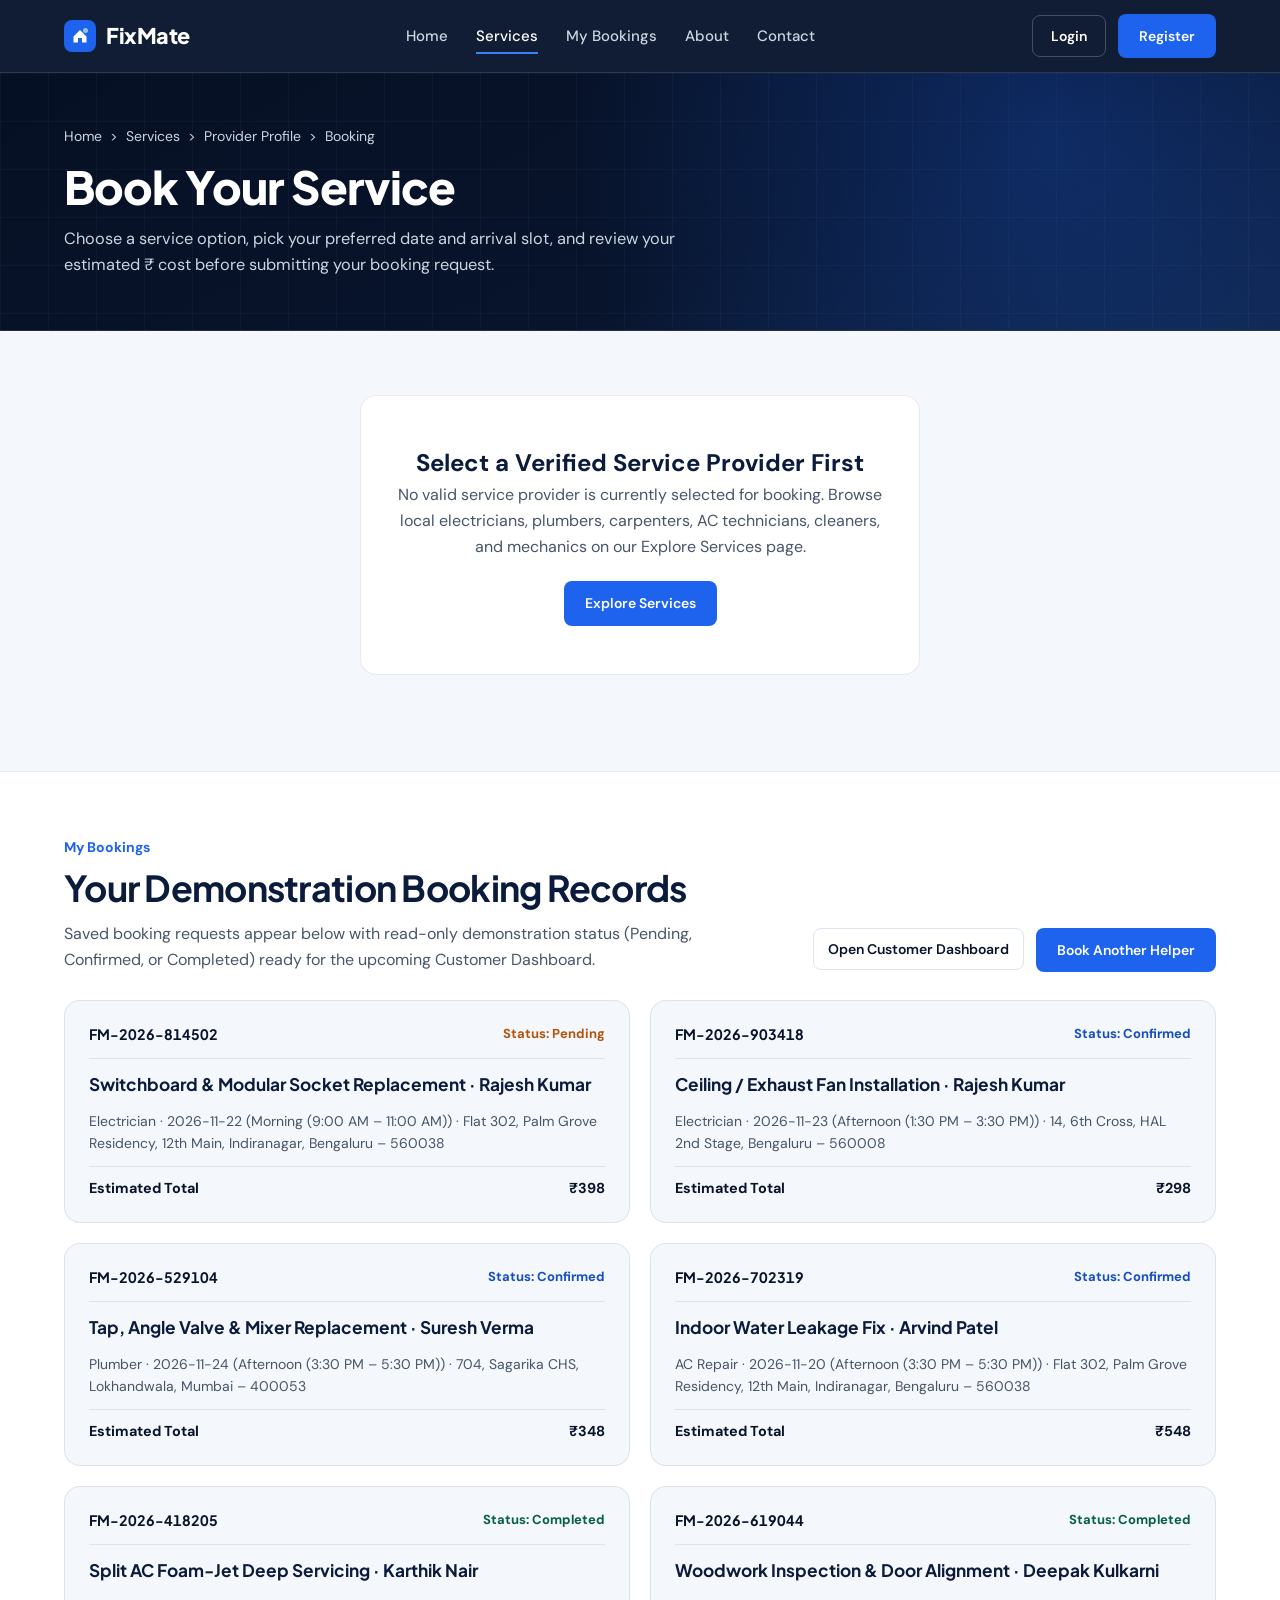
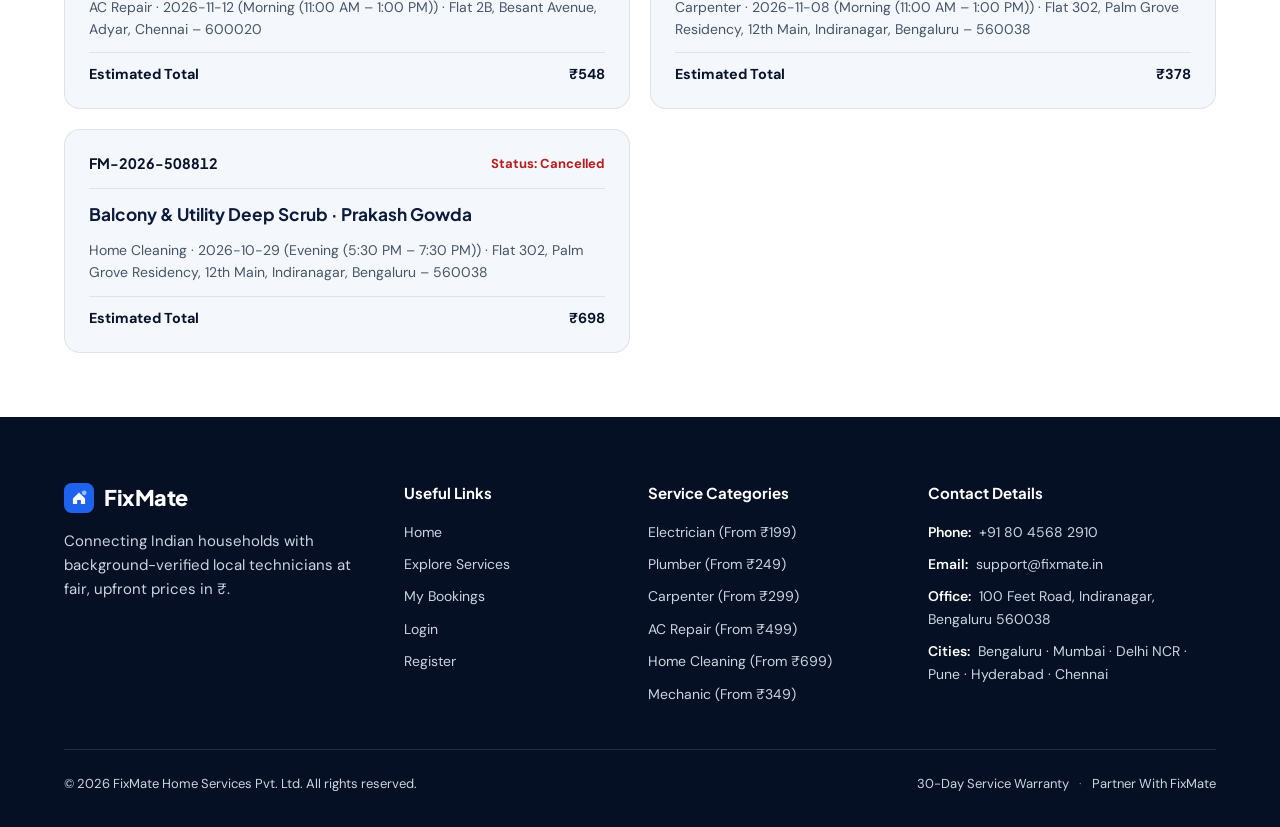
==== fixmate-website/booking.html @ 003e2455 "fixmate final version" ====
<!doctype html>
<html lang="en">
  <head>
    <meta charset="UTF-8" />
    <meta name="viewport" content="width=device-width, initial-scale=1.0" />
    <title>Book Your Service – FixMate</title>
    <meta
      name="description"
      content="Select a service, choose a convenient date and time slot, and review your estimated ₹ total before confirming your FixMate booking."
    />
    <link rel="preconnect" href="https://fonts.googleapis.com" />
    <link rel="preconnect" href="https://fonts.gstatic.com" crossorigin />
    <link
      href="https://fonts.googleapis.com/css2?family=DM+Sans:ital,opsz,wght@0,9..40,400..700;1,9..40,400..700&family=Plus+Jakarta+Sans:wght@500;600;700;800&display=swap"
      rel="stylesheet"
    />
    <link rel="stylesheet" href="css/style.css" />
  </head>
  <body>
    <a class="skip-link" href="#main-content">Skip to main content</a>

    <!-- Header / Navbar -->
    <header class="site-header" id="siteHeader">
      <div class="container header-inner">
        <a href="index.html" class="brand-logo" aria-label="FixMate Home">
          <svg
            class="brand-mark"
            width="32"
            height="32"
            viewBox="0 0 32 32"
            fill="none"
            xmlns="http://www.w3.org/2000/svg"
            aria-hidden="true"
          >
            <rect width="32" height="32" rx="8" fill="#1D63ED" />
            <path
              d="M9.5 16.5L16 10L22.5 16.5V22.5H18V18H14V22.5H9.5V16.5Z"
              fill="#FFFFFF"
            />
            <circle cx="21.5" cy="10.5" r="2.5" fill="#93C5FD" />
          </svg>
          <span class="brand-name">FixMate</span>
        </a>

        <nav class="main-nav" aria-label="Primary Navigation">
          <a href="index.html" class="nav-link">Home</a>
          <a href="services.html" class="nav-link is-active" aria-current="page">Services</a>
          <a href="customer-dashboard.html" class="nav-link">My Bookings</a>
          <a href="index.html#about" class="nav-link">About</a>
          <a href="index.html#contact" class="nav-link">Contact</a>
        </nav>

        <div class="header-actions">
          <a href="login.html" class="btn-ghost">Login</a>
          <a href="register.html" class="btn-primary">Register</a>
        </div>

        <button
          type="button"
          class="mobile-menu-btn"
          id="mobileMenuBtn"
          aria-expanded="false"
          aria-controls="mobileDrawer"
          aria-label="Open navigation menu"
        >
          <svg width="24" height="24" viewBox="0 0 24 24" fill="none" aria-hidden="true">
            <path
              d="M4 7H20M4 12H20M4 17H20"
              stroke="currentColor"
              stroke-width="2"
              stroke-linecap="round"
            />
          </svg>
        </button>
      </div>

      <div class="mobile-drawer" id="mobileDrawer" hidden>
        <nav class="mobile-nav" aria-label="Mobile Navigation">
          <a href="index.html" class="mobile-nav-link">Home</a>
          <a href="services.html" class="mobile-nav-link is-active" aria-current="page">Services</a>
          <a href="customer-dashboard.html" class="mobile-nav-link">My Bookings</a>
          <a href="index.html#about" class="mobile-nav-link">About</a>
          <a href="index.html#contact" class="mobile-nav-link">Contact</a>
        </nav>
        <div class="mobile-drawer-actions">
          <a href="login.html" class="btn-outline-dark">Login</a>
          <a href="register.html" class="btn-primary">Register</a>
        </div>
      </div>
    </header>

    <main id="main-content">
      <!-- Page Banner -->
      <section class="page-hero-banner">
        <div class="hero-backdrop" aria-hidden="true"></div>
        <div class="container">
          <nav class="page-breadcrumb" aria-label="Breadcrumb">
            <a href="index.html">Home</a>
            <span aria-hidden="true">&gt;</span>
            <a href="services.html">Services</a>
            <span aria-hidden="true">&gt;</span>
            <a href="provider.html" id="breadcrumbProfileLink">Provider Profile</a>
            <span aria-hidden="true">&gt;</span>
            <span>Booking</span>
          </nav>
          <h1 class="page-hero-title">Book Your Service</h1>
          <p class="page-hero-subtitle">
            Choose a service option, pick your preferred date and arrival slot, and review your
            estimated ₹ cost before submitting your booking request.
          </p>
        </div>
      </section>

      <!-- Main Booking Section -->
      <section class="booking-page-section">
        <div class="container">
          <!-- Friendly Invalid / Missing Provider State -->
          <div class="provider-not-found-card" id="bookingProviderMissing" hidden>
            <h2>Select a Verified Service Provider First</h2>
            <p id="bookingMissingMessage">
              No valid service provider is currently selected for booking. Browse local
              electricians, plumbers, carpenters, AC technicians, cleaners, and mechanics on our
              Explore Services page.
            </p>
            <a href="services.html" class="btn-primary">Explore Services</a>
          </div>

          <!-- Active Booking Form + Summary Grid -->
          <form id="completeBookingForm" novalidate>
            <div class="booking-layout-grid" id="bookingMainGrid">
              <!-- Left Column: Provider Info + 3 Steps -->
              <div class="booking-steps-column">
                <!-- Selected Provider Details -->
                <section class="booking-step-card" aria-label="Selected Service Provider">
                  <div class="booking-provider-strip">
                    <div class="booking-provider-left">
                      <div class="provider-avatar-wrap" id="bookingProviderAvatar"></div>
                      <div>
                        <p class="provider-category-label" id="bookingProviderCategory">Category</p>
                        <h2 class="provider-name" id="bookingProviderName">Provider Name</h2>
                        <p class="booking-provider-meta" id="bookingProviderMeta"></p>
                      </div>
                    </div>
                    <a href="services.html" class="booking-provider-change">Change Provider</a>
                  </div>
                </section>

                <!-- Step 1: Service Selection -->
                <section class="booking-step-card" aria-labelledby="step1Heading">
                  <div class="booking-step-header">
                    <span class="booking-step-index">01</span>
                    <h2 class="booking-step-title" id="step1Heading">Select Service</h2>
                  </div>
                  <div
                    class="selectable-services-grid"
                    id="bookingServicesRadioList"
                    role="radiogroup"
                    aria-labelledby="step1Heading"
                  ></div>
                  <span class="field-error" id="bookingServicePickError" aria-live="polite"></span>
                </section>

                <!-- Step 2: Date & Time Selection -->
                <section class="booking-step-card" aria-labelledby="step2Heading">
                  <div class="booking-step-header">
                    <span class="booking-step-index">02</span>
                    <h2 class="booking-step-title" id="step2Heading">
                      Preferred Date &amp; Time Slot
                    </h2>
                  </div>

                  <div class="form-field">
                    <label for="bookingServiceDate">Preferred Service Date</label>
                    <input type="date" id="bookingServiceDate" required />
                    <span class="field-error" id="bookingServiceDateError" aria-live="polite"></span>
                  </div>

                  <div class="time-periods-stack" id="timeSlotsContainer">
                    <div>
                      <span class="time-period-label">Morning Slots</span>
                      <div class="time-slots-row">
                        <label class="time-slot-option">
                          <input
                            type="radio"
                            name="bookingTimeSlot"
                            value="Morning (9:00 AM – 11:00 AM)"
                          />
                          <span class="time-slot-box">
                            <span>9:00 AM – 11:00 AM</span>
                            <span class="time-slot-status">Available</span>
                          </span>
                        </label>
                        <label class="time-slot-option">
                          <input
                            type="radio"
                            name="bookingTimeSlot"
                            value="Morning (11:00 AM – 1:00 PM)"
                          />
                          <span class="time-slot-box">
                            <span>11:00 AM – 1:00 PM</span>
                            <span class="time-slot-status">Available</span>
                          </span>
                        </label>
                      </div>
                    </div>

                    <div>
                      <span class="time-period-label">Afternoon Slots</span>
                      <div class="time-slots-row">
                        <label class="time-slot-option">
                          <input
                            type="radio"
                            name="bookingTimeSlot"
                            value="Afternoon (1:30 PM – 3:30 PM)"
                          />
                          <span class="time-slot-box">
                            <span>1:30 PM – 3:30 PM</span>
                            <span class="time-slot-status">Available</span>
                          </span>
                        </label>
                        <label class="time-slot-option">
                          <input
                            type="radio"
                            name="bookingTimeSlot"
                            value="Afternoon (3:30 PM – 5:30 PM)"
                          />
                          <span class="time-slot-box">
                            <span>3:30 PM – 5:30 PM</span>
                            <span class="time-slot-status">Available</span>
                          </span>
                        </label>
                      </div>
                    </div>

                    <div>
                      <span class="time-period-label">Evening Slots</span>
                      <div class="time-slots-row">
                        <label class="time-slot-option">
                          <input
                            type="radio"
                            name="bookingTimeSlot"
                            value="Evening (5:30 PM – 7:30 PM)"
                          />
                          <span class="time-slot-box">
                            <span>5:30 PM – 7:30 PM</span>
                            <span class="time-slot-status">Available</span>
                          </span>
                        </label>
                        <label class="time-slot-option">
                          <input
                            type="radio"
                            name="bookingTimeSlot"
                            value="Evening (7:30 PM – 9:00 PM)"
                          />
                          <span class="time-slot-box">
                            <span>7:30 PM – 9:00 PM</span>
                            <span class="time-slot-status">Available</span>
                          </span>
                        </label>
                      </div>
                    </div>
                  </div>
                  <span class="field-error" id="bookingTimeSlotError" aria-live="polite"></span>
                </section>

                <!-- Step 3: Customer Information -->
                <section class="booking-step-card" aria-labelledby="step3Heading">
                  <div class="booking-step-header">
                    <span class="booking-step-index">03</span>
                    <h2 class="booking-step-title" id="step3Heading">Customer Information</h2>
                  </div>

                  <div class="prefill-notice" id="prefillNotice" hidden>
                    Some contact details were prefilled from your saved frontend preview details.
                    Please verify before confirming.
                  </div>

                  <div class="auth-page-form">
                    <div class="form-field">
                      <label for="custFullName">Full Name</label>
                      <input
                        type="text"
                        id="custFullName"
                        placeholder="e.g., Arjun Mehta"
                        autocomplete="name"
                        required
                      />
                      <span class="field-error" id="custFullNameError" aria-live="polite"></span>
                    </div>

                    <div class="form-row-two">
                      <div class="form-field">
                        <label for="custEmail">Email Address</label>
                        <input
                          type="email"
                          id="custEmail"
                          placeholder="arjun@example.in"
                          autocomplete="email"
                          required
                        />
                        <span class="field-error" id="custEmailError" aria-live="polite"></span>
                      </div>

                      <div class="form-field">
                        <label for="custPhone">Mobile Number (+91)</label>
                        <input
                          type="tel"
                          id="custPhone"
                          placeholder="10-digit Indian mobile"
                          maxlength="10"
                          autocomplete="tel-national"
                          required
                        />
                        <span class="field-error" id="custPhoneError" aria-live="polite"></span>
                      </div>
                    </div>

                    <div class="form-field">
                      <label for="custAddress">Complete Service Address</label>
                      <input
                        type="text"
                        id="custAddress"
                        placeholder="Flat / House No., Building, Street, Landmark"
                        autocomplete="street-address"
                        required
                      />
                      <span class="field-error" id="custAddressError" aria-live="polite"></span>
                    </div>

                    <div class="form-row-two">
                      <div class="form-field">
                        <label for="custCity">City</label>
                        <input
                          type="text"
                          id="custCity"
                          placeholder="e.g., Bengaluru"
                          autocomplete="address-level2"
                          required
                        />
                        <span class="field-error" id="custCityError" aria-live="polite"></span>
                      </div>

                      <div class="form-field">
                        <label for="custPin">PIN Code</label>
                        <input
                          type="text"
                          id="custPin"
                          placeholder="6-digit PIN (e.g., 560038)"
                          maxlength="6"
                          autocomplete="postal-code"
                          required
                        />
                        <span class="field-error" id="custPinError" aria-live="polite"></span>
                      </div>
                    </div>

                    <div class="form-field">
                      <label for="custInstructions">Additional Instructions (Optional)</label>
                      <textarea
                        id="custInstructions"
                        placeholder="Share gate entry details, floor number, or specific issue notes..."
                      ></textarea>
                    </div>
                  </div>
                </section>
              </div>

              <!-- Right Column: Sticky Booking Summary Card -->
              <aside class="booking-summary-card" aria-label="Booking Price Summary">
                <h2 class="summary-card-title">Booking Summary</h2>

                <div class="summary-rows-list">
                  <div class="summary-row">
                    <span class="summary-row-key">Provider</span>
                    <span class="summary-row-val" id="summaryProviderName">—</span>
                  </div>
                  <div class="summary-row">
                    <span class="summary-row-key">Selected Service</span>
                    <span class="summary-row-val" id="summaryServiceName">Select a service</span>
                  </div>
                  <div class="summary-row">
                    <span class="summary-row-key">Est. Duration</span>
                    <span class="summary-row-val" id="summaryDuration">—</span>
                  </div>
                  <div class="summary-row">
                    <span class="summary-row-key">Date &amp; Slot</span>
                    <span class="summary-row-val" id="summaryDateTime">Select date &amp; time</span>
                  </div>
                  <div class="summary-row">
                    <span class="summary-row-key">Service Price</span>
                    <span class="summary-row-val" id="summaryServicePrice">₹0</span>
                  </div>
                  <div class="summary-row">
                    <span class="summary-row-key">Safety &amp; Convenience Fee</span>
                    <span class="summary-row-val" id="summaryExtraFee">₹49</span>
                  </div>
                </div>

                <div class="summary-total-row">
                  <span class="summary-total-label">Total Estimated Amount</span>
                  <span class="summary-total-amount" id="summaryTotalAmount">₹49</span>
                </div>

                <p class="summary-estimate-note">
                  This is an estimated service cost in ₹. Any additional spare parts are quoted on
                  site for your approval. No online payment is collected in this frontend demo.
                </p>

                <button type="submit" class="btn-primary btn-full auth-submit-btn">
                  Confirm Booking
                </button>

                <div
                  class="auth-feedback-box dash-feedback-top-spacer"
                  id="bookingFormErrorBanner"
                  role="alert"
                  aria-live="polite"
                  hidden
                ></div>
              </aside>
            </div>
          </form>

          <!-- Booking Confirmation Screen -->
          <section
            class="booking-confirmation-card"
            id="bookingConfirmationCard"
            aria-live="polite"
            hidden
          >
            <div class="confirmation-top-banner">
              <div class="confirmation-icon" aria-hidden="true">
                <svg width="28" height="28" viewBox="0 0 24 24" fill="none">
                  <path
                    d="M5 13L9 17L19 7"
                    stroke="currentColor"
                    stroke-width="2.2"
                    stroke-linecap="round"
                    stroke-linejoin="round"
                  />
                </svg>
              </div>
              <p class="confirmation-ref-text" id="confirmRefId">Reference: FM-2026-000000</p>
              <h2 class="confirmation-heading">Booking Request Recorded</h2>
              <p class="confirmation-sub">
                Your demonstration booking has been saved locally with status <strong>Pending</strong>.
                Real technician dispatch and live payments will be connected via the backend.
              </p>
            </div>

            <div class="confirmation-details-grid" id="confirmationDetailsGrid"></div>

            <div class="confirmation-actions">
              <a href="customer-dashboard.html" class="btn-primary">Go to Customer Dashboard</a>
              <a href="#my-bookings" class="btn-outline-card" id="viewMyBookingsBtn">View My Bookings</a>
              <a href="services.html" class="btn-outline-card">Explore More Services</a>
              <a href="index.html" class="btn-outline-card">Back to Home</a>
            </div>
          </section>
        </div>
      </section>

      <!-- My Bookings Demonstration Section -->
      <section class="my-bookings-section" id="my-bookings" aria-labelledby="myBookingsHeading">
        <div class="container">
          <div class="my-bookings-header">
            <div>
              <p class="section-eyebrow">My Bookings</p>
              <h2 class="section-title" id="myBookingsHeading">Your Demonstration Booking Records</h2>
              <p class="section-description">
                Saved booking requests appear below with read-only demonstration status (Pending,
                Confirmed, or Completed) ready for the upcoming Customer Dashboard.
              </p>
            </div>
            <div class="confirmation-actions" style="justify-content: flex-start">
              <a href="customer-dashboard.html" class="btn-outline-card">Open Customer Dashboard</a>
              <a href="services.html" class="btn-primary">Book Another Helper</a>
            </div>
          </div>

          <div class="bookings-records-grid" id="myBookingsList"></div>

          <div class="empty-services-state" id="emptyBookingsState" hidden>
            <h3>No booking records saved yet</h3>
            <p>
              Select a verified electrician, plumber, carpenter, AC technician, home cleaner, or
              mechanic from Explore Services to create your first demonstration booking.
            </p>
            <a href="services.html" class="btn-primary">Browse Local Services</a>
          </div>
        </div>
      </section>
    </main>

    <!-- Footer -->
    <footer class="site-footer">
      <div class="container">
        <div class="footer-grid">
          <div class="footer-brand-col">
            <a href="index.html" class="brand-logo footer-logo" aria-label="FixMate Home">
              <svg
                class="brand-mark"
                width="30"
                height="30"
                viewBox="0 0 32 32"
                fill="none"
                xmlns="http://www.w3.org/2000/svg"
                aria-hidden="true"
              >
                <rect width="32" height="32" rx="8" fill="#1D63ED" />
                <path
                  d="M9.5 16.5L16 10L22.5 16.5V22.5H18V18H14V22.5H9.5V16.5Z"
                  fill="#FFFFFF"
                />
                <circle cx="21.5" cy="10.5" r="2.5" fill="#93C5FD" />
              </svg>
              <span class="brand-name brand-name-light">FixMate</span>
            </a>
            <p class="footer-tagline">
              Connecting Indian households with background-verified local technicians at fair,
              upfront prices in ₹.
            </p>
          </div>

          <div class="footer-links-col">
            <h3 class="footer-heading">Useful Links</h3>
            <ul class="footer-links">
              <li><a href="index.html">Home</a></li>
              <li><a href="services.html">Explore Services</a></li>
              <li><a href="#my-bookings">My Bookings</a></li>
              <li><a href="login.html">Login</a></li>
              <li><a href="register.html">Register</a></li>
            </ul>
          </div>

          <div class="footer-links-col">
            <h3 class="footer-heading">Service Categories</h3>
            <ul class="footer-links">
              <li><a href="services.html?category=Electrician">Electrician (From ₹199)</a></li>
              <li><a href="services.html?category=Plumber">Plumber (From ₹249)</a></li>
              <li><a href="services.html?category=Carpenter">Carpenter (From ₹299)</a></li>
              <li><a href="services.html?category=AC+Repair">AC Repair (From ₹499)</a></li>
              <li><a href="services.html?category=Home+Cleaning">Home Cleaning (From ₹699)</a></li>
              <li><a href="services.html?category=Mechanic">Mechanic (From ₹349)</a></li>
            </ul>
          </div>

          <div class="footer-links-col">
            <h3 class="footer-heading">Contact Details</h3>
            <ul class="footer-contact-list">
              <li>
                <span class="footer-contact-label">Phone:</span>
                <a href="tel:+918045682910">+91 80 4568 2910</a>
              </li>
              <li>
                <span class="footer-contact-label">Email:</span>
                <a href="mailto:support@fixmate.in">support@fixmate.in</a>
              </li>
              <li>
                <span class="footer-contact-label">Office:</span>
                <span>100 Feet Road, Indiranagar, Bengaluru 560038</span>
              </li>
              <li>
                <span class="footer-contact-label">Cities:</span>
                <span>Bengaluru · Mumbai · Delhi NCR · Pune · Hyderabad · Chennai</span>
              </li>
            </ul>
          </div>
        </div>

        <div class="footer-bottom">
          <p class="footer-copy">
            &copy; <span id="currentYear">2026</span> FixMate Home Services Pvt. Ltd. All rights
            reserved.
          </p>
          <div class="footer-bottom-links">
            <a href="index.html#about">30-Day Service Warranty</a>
            <span class="meta-sep" aria-hidden="true">·</span>
            <a href="index.html#contact">Partner With FixMate</a>
          </div>
        </div>
      </div>
    </footer>

    <script type="module" src="js/booking.js"></script>
  </body>
</html>
---- fixmate-website/css/style.css ----
/* ==========================================================================
   FixMate – Stylesheet (Pure CSS3)
   Theme: Dark Navy Blue (#08142C) & Bright Blue (#1D63ED) on White / Light Grey
   ========================================================================== */

:root {
  --navy-950: #061024;
  --navy-900: #08142c;
  --navy-800: #0f2347;
  --navy-700: #173463;
  --blue-600: #1d63ed;
  --blue-700: #154ec2;
  --blue-500: #3b82f6;
  --blue-100: #e8f0fe;
  --blue-50: #f2f6ff;

  --white: #ffffff;
  --grey-50: #f4f7fb;
  --grey-100: #eaf0f7;
  --grey-200: #dbe4ef;
  --grey-300: #cbd5e1;

  --text-primary: #0b1b3b;
  --text-secondary: #475569;
  --text-muted: #526075;
  --text-on-dark: #f8fafc;
  --text-on-dark-muted: #cbd5e1;

  --success-text: #065f46;
  --success-bg: #ecfdf5;
  --success-border: #a7f3d0;
  --warning-text: #92400e;
  --warning-bg: #fffbeb;
  --warning-border: #fcd34d;
  --error-text: #b91c1c;

  --border-hairline: 1px solid rgba(11, 27, 59, 0.09);
  --border-dark: 1px solid rgba(255, 255, 255, 0.12);
  --shadow-card: 0 10px 28px -12px rgba(8, 20, 44, 0.1);
  --shadow-modal: 0 24px 64px -16px rgba(6, 16, 36, 0.35);

  --radius-sm: 8px;
  --radius-md: 12px;
  --radius-lg: 16px;

  --font-display: 'Plus Jakarta Sans', -apple-system, BlinkMacSystemFont, 'Segoe UI', sans-serif;
  --font-body: 'DM Sans', -apple-system, BlinkMacSystemFont, 'Segoe UI', sans-serif;

  --transition-fast: 180ms cubic-bezier(0.16, 1, 0.3, 1);
  --container-max: 1200px;
}

*,
*::before,
*::after {
  box-sizing: border-box;
}

html {
  scroll-behavior: smooth;
  -webkit-text-size-adjust: 100%;
  overflow-x: clip;
}

body {
  margin: 0;
  font-family: var(--font-body);
  font-size: 16px;
  line-height: 1.6;
  color: var(--text-primary);
  background-color: var(--white);
  -webkit-font-smoothing: antialiased;
  overflow-x: clip;
}

img {
  display: block;
  max-width: 100%;
}

button,
input,
select {
  font-family: inherit;
  font-size: inherit;
}

a {
  color: inherit;
  text-decoration: none;
}

h1,
h2,
h3,
p,
ul,
blockquote {
  margin: 0;
}

ul {
  padding: 0;
  list-style: none;
}

:focus-visible {
  outline: 2px solid var(--blue-500);
  outline-offset: 2px;
}

.sr-only {
  position: absolute;
  width: 1px;
  height: 1px;
  padding: 0;
  margin: -1px;
  overflow: hidden;
  clip: rect(0, 0, 0, 0);
  white-space: nowrap;
  border: 0;
}

.skip-link {
  position: absolute;
  top: -100px;
  left: 16px;
  z-index: 1000;
  padding: 10px 16px;
  background-color: var(--blue-600);
  color: var(--white);
  border-radius: var(--radius-sm);
  font-weight: 600;
}

.skip-link:focus {
  top: 16px;
}

.container {
  width: 100%;
  max-width: var(--container-max);
  margin-inline: auto;
  padding-inline: 24px;
}

/* ==========================================================================
   Header / Navbar (3-Zone Contract)
   ========================================================================== */

.site-header {
  position: sticky;
  top: 0;
  z-index: 100;
  background-color: rgba(8, 20, 44, 0.96);
  backdrop-filter: blur(10px);
  border-bottom: var(--border-dark);
}

.header-inner {
  display: flex;
  align-items: center;
  justify-content: space-between;
  gap: 32px;
  height: 72px;
}

.brand-logo {
  display: inline-flex;
  align-items: center;
  gap: 10px;
  flex-shrink: 0;
  white-space: nowrap;
}

.brand-name {
  font-family: var(--font-display);
  font-size: 1.35rem;
  font-weight: 800;
  letter-spacing: -0.02em;
  color: var(--white);
}

.main-nav {
  display: flex;
  align-items: center;
  gap: 28px;
}

.nav-link {
  position: relative;
  font-size: 0.9375rem;
  font-weight: 500;
  color: var(--text-on-dark-muted);
  white-space: nowrap;
  flex-shrink: 0;
  padding-block: 6px;
  transition: color var(--transition-fast);
}

.nav-link::after {
  content: '';
  position: absolute;
  left: 0;
  right: 0;
  bottom: 0;
  height: 2px;
  background-color: var(--blue-500);
  transform: scaleX(0);
  transform-origin: left;
  transition: transform var(--transition-fast);
}

.nav-link:hover,
.nav-link.is-active {
  color: var(--white);
}

.nav-link:hover::after,
.nav-link.is-active::after {
  transform: scaleX(1);
}

.header-actions {
  display: flex;
  align-items: center;
  gap: 12px;
  flex-shrink: 0;
}

.btn-ghost {
  background: transparent;
  border: 1px solid rgba(255, 255, 255, 0.22);
  color: var(--white);
  padding: 9px 18px;
  border-radius: var(--radius-sm);
  font-size: 0.875rem;
  font-weight: 600;
  cursor: pointer;
  white-space: nowrap;
  flex-shrink: 0;
  transition: background-color var(--transition-fast), border-color var(--transition-fast);
}

.btn-ghost:hover {
  background-color: rgba(255, 255, 255, 0.08);
  border-color: rgba(255, 255, 255, 0.42);
}

.btn-primary {
  display: inline-flex;
  align-items: center;
  justify-content: center;
  gap: 8px;
  background-color: var(--blue-600);
  color: var(--white);
  border: 1px solid transparent;
  padding: 10px 20px;
  border-radius: var(--radius-sm);
  font-size: 0.875rem;
  font-weight: 600;
  cursor: pointer;
  white-space: nowrap;
  flex-shrink: 0;
  transition: background-color var(--transition-fast), transform var(--transition-fast), box-shadow var(--transition-fast), opacity var(--transition-fast);
}

.btn-primary:hover:not(:disabled) {
  background-color: var(--blue-700);
  transform: translateY(-1px);
  box-shadow: 0 6px 16px -6px rgba(29, 99, 237, 0.45);
}

.btn-primary:active:not(:disabled) {
  transform: translateY(0);
}

.btn-primary:disabled {
  opacity: 0.72;
  cursor: not-allowed;
  transform: none;
}

.btn-outline-dark {
  display: inline-flex;
  align-items: center;
  justify-content: center;
  background-color: transparent;
  color: var(--white);
  border: 1px solid rgba(255, 255, 255, 0.28);
  padding: 10px 20px;
  border-radius: var(--radius-sm);
  font-size: 0.9375rem;
  font-weight: 600;
  cursor: pointer;
  white-space: nowrap;
  transition: background-color var(--transition-fast), border-color var(--transition-fast);
}

.btn-outline-dark:hover {
  background-color: rgba(255, 255, 255, 0.08);
  border-color: rgba(255, 255, 255, 0.45);
}

.btn-full {
  width: 100%;
  padding-block: 12px;
  font-size: 0.95rem;
}

.user-session-badge {
  display: inline-flex;
  align-items: center;
  gap: 12px;
  color: var(--white);
  font-size: 0.875rem;
  font-weight: 500;
  white-space: nowrap;
}

.mobile-menu-btn {
  display: none;
  align-items: center;
  justify-content: center;
  width: 44px;
  height: 44px;
  background: transparent;
  border: 1px solid rgba(255, 255, 255, 0.18);
  border-radius: var(--radius-sm);
  color: var(--white);
  cursor: pointer;
}

.mobile-drawer {
  background-color: var(--navy-900);
  border-top: var(--border-dark);
  padding: 16px 24px 24px;
}

.mobile-nav {
  display: flex;
  flex-direction: column;
  gap: 4px;
  margin-bottom: 16px;
}

.mobile-nav-link {
  padding: 12px 0;
  font-size: 1rem;
  font-weight: 500;
  color: var(--text-on-dark-muted);
  border-bottom: 1px solid rgba(255, 255, 255, 0.08);
  transition: color var(--transition-fast), padding-left var(--transition-fast);
}

.mobile-nav-link:hover,
.mobile-nav-link.is-active {
  color: var(--white);
}

.mobile-nav-link.is-active {
  font-weight: 700;
  padding-left: 10px;
  border-left: 3px solid var(--blue-500);
}

.mobile-drawer-actions {
  display: grid;
  grid-template-columns: 1fr 1fr;
  gap: 12px;
}

/* ==========================================================================
   Hero Section
   ========================================================================== */

.hero-section {
  position: relative;
  overflow: hidden;
  background: linear-gradient(155deg, var(--navy-950) 0%, var(--navy-900) 52%, var(--navy-800) 100%);
  color: var(--white);
  padding-top: 56px;
  padding-bottom: 56px;
}

.hero-backdrop {
  position: absolute;
  inset: 0;
  background-image:
    radial-gradient(circle at 82% 24%, rgba(29, 99, 237, 0.28) 0%, transparent 45%),
    linear-gradient(rgba(255, 255, 255, 0.03) 1px, transparent 1px),
    linear-gradient(90deg, rgba(255, 255, 255, 0.03) 1px, transparent 1px);
  background-size: auto, 48px 48px, 48px 48px;
  pointer-events: none;
}

.hero-section > .container {
  position: relative;
  z-index: 1;
}

.hero-grid {
  display: grid;
  grid-template-columns: 1.12fr 0.88fr;
  gap: 48px;
  align-items: stretch;
}

.hero-copy {
  display: flex;
  flex-direction: column;
  justify-content: center;
  min-width: 0;
}

.hero-kicker {
  font-size: 0.875rem;
  font-weight: 600;
  color: #93c5fd;
  letter-spacing: 0.01em;
  margin-bottom: 14px;
}

.hero-title {
  font-family: var(--font-display);
  font-size: clamp(2.25rem, 4.1vw, 3.5rem);
  font-weight: 800;
  line-height: 1.12;
  letter-spacing: -0.025em;
  text-wrap: balance;
  color: var(--white);
  margin-bottom: 18px;
}

.hero-subtitle {
  font-size: 1.0625rem;
  line-height: 1.65;
  color: var(--text-on-dark-muted);
  max-width: 58ch;
  margin-bottom: 28px;
}

/* Hero Search Form */
.hero-search-form {
  display: grid;
  grid-template-columns: 1fr 1px 1.15fr auto;
  align-items: center;
  background-color: var(--white);
  border-radius: var(--radius-md);
  padding: 6px;
  box-shadow: 0 20px 44px -12px rgba(3, 10, 26, 0.5);
  margin-bottom: 18px;
}

.search-field-group {
  min-width: 0;
}

.input-with-icon {
  display: flex;
  align-items: center;
  gap: 10px;
  padding: 0 14px;
}

.field-icon {
  color: var(--blue-600);
  flex-shrink: 0;
}

.input-with-icon input {
  width: 100%;
  min-width: 0;
  height: 44px;
  border: 0;
  background: transparent;
  color: var(--text-primary);
  font-size: 0.9375rem;
  font-weight: 500;
  outline: none;
}

.input-with-icon input::placeholder {
  color: var(--text-muted);
  font-weight: 400;
}

.search-divider {
  width: 1px;
  height: 28px;
  background-color: var(--grey-200);
}

.btn-search {
  height: 46px;
  padding: 0 22px;
  background-color: var(--blue-600);
  color: var(--white);
  border: 0;
  border-radius: var(--radius-sm);
  font-size: 0.9375rem;
  font-weight: 600;
  cursor: pointer;
  white-space: nowrap;
  flex-shrink: 0;
  transition: background-color var(--transition-fast), transform var(--transition-fast);
}

.btn-search:hover {
  background-color: var(--blue-700);
  transform: translateY(-1px);
}

.hero-quick-links {
  display: flex;
  flex-wrap: wrap;
  align-items: center;
  gap: 8px;
  font-size: 0.875rem;
  color: var(--text-on-dark-muted);
}

.quick-label {
  font-weight: 600;
  color: var(--white);
}

.quick-link-btn {
  background: transparent;
  border: 0;
  padding: 4px 2px;
  color: #bfdbfe;
  font-size: 0.875rem;
  font-weight: 500;
  cursor: pointer;
  transition: color var(--transition-fast);
}

.quick-link-btn:hover {
  color: var(--white);
  text-decoration: underline;
  text-underline-offset: 4px;
}

.meta-sep {
  color: rgba(203, 213, 225, 0.55);
}

/* Hero Visual Column */
.hero-visual {
  display: flex;
}

.hero-image-frame {
  position: relative;
  width: 100%;
  min-height: 360px;
  border-radius: var(--radius-lg);
  overflow: hidden;
  border: 1px solid rgba(255, 255, 255, 0.14);
  background: linear-gradient(135deg, var(--navy-800) 0%, var(--navy-700) 100%);
}

.hero-image-frame img {
  width: 100%;
  height: 100%;
  object-fit: cover;
  object-position: center 20%;
}

.hero-image-scrim {
  position: absolute;
  inset: 0;
  background: linear-gradient(180deg, transparent 48%, rgba(6, 16, 36, 0.88) 100%);
  pointer-events: none;
}

.hero-image-caption {
  position: absolute;
  left: 24px;
  right: 24px;
  bottom: 20px;
  z-index: 2;
}

.caption-title {
  font-family: var(--font-display);
  font-size: 1rem;
  font-weight: 700;
  color: var(--white);
  font-variant-numeric: tabular-nums;
}

.caption-sub {
  font-size: 0.875rem;
  color: var(--text-on-dark-muted);
  margin-top: 2px;
}

/* Full-width 4-Column Trust Metrics Strip */
.hero-metrics-strip {
  display: grid;
  grid-template-columns: repeat(4, 1fr);
  gap: 24px;
  margin-top: 44px;
  padding-top: 32px;
  border-top: var(--border-dark);
}

.metric-value {
  font-family: var(--font-display);
  font-size: 1.5rem;
  font-weight: 700;
  color: var(--white);
  font-variant-numeric: tabular-nums;
  line-height: 1.25;
}

.metric-label {
  font-size: 0.875rem;
  color: var(--text-on-dark-muted);
  margin-top: 4px;
}

/* ==========================================================================
   Shared Section Layout
   ========================================================================== */

.section {
  padding-block: 80px;
}

.section-eyebrow {
  font-size: 0.875rem;
  font-weight: 700;
  color: var(--blue-600);
  margin-bottom: 8px;
}

.section-title {
  font-family: var(--font-display);
  font-size: clamp(1.75rem, 2.8vw, 2.35rem);
  font-weight: 700;
  line-height: 1.2;
  letter-spacing: -0.02em;
  text-wrap: balance;
  color: var(--text-primary);
}

.section-description {
  font-size: 1rem;
  color: var(--text-secondary);
  margin-top: 12px;
  max-width: 60ch;
}

.section-heading-center {
  text-align: center;
  max-width: 660px;
  margin-inline: auto;
  margin-bottom: 48px;
}

.section-heading-center .section-description {
  margin-inline: auto;
}

/* ==========================================================================
   Popular Services Section
   ========================================================================== */

.services-section {
  background-color: var(--grey-50);
}

.section-header-row {
  display: flex;
  flex-wrap: wrap;
  align-items: flex-end;
  justify-content: space-between;
  gap: 24px;
  margin-bottom: 36px;
}

.section-heading-block {
  max-width: 540px;
}

.filter-tabs {
  display: inline-flex;
  flex-wrap: wrap;
  gap: 6px;
  padding: 5px;
  background-color: var(--grey-100);
  border: var(--border-hairline);
  border-radius: var(--radius-md);
}

.filter-tab {
  padding: 8px 14px;
  border: 0;
  border-radius: var(--radius-sm);
  background: transparent;
  color: var(--text-secondary);
  font-size: 0.875rem;
  font-weight: 600;
  cursor: pointer;
  white-space: nowrap;
  transition: background-color var(--transition-fast), color var(--transition-fast);
}

.filter-tab:hover {
  color: var(--text-primary);
}

.filter-tab.is-active {
  background-color: var(--white);
  color: var(--blue-600);
  box-shadow: 0 2px 6px rgba(11, 27, 59, 0.08);
}

.search-status-bar {
  display: flex;
  align-items: center;
  justify-content: space-between;
  gap: 16px;
  padding: 14px 20px;
  margin-bottom: 24px;
  background-color: var(--blue-50);
  border: 1px solid rgba(29, 99, 237, 0.22);
  border-radius: var(--radius-md);
}

.search-status-text {
  font-size: 0.9375rem;
  font-weight: 500;
  color: var(--text-primary);
}

.btn-text-reset {
  background: transparent;
  border: 0;
  color: var(--blue-600);
  font-size: 0.875rem;
  font-weight: 700;
  cursor: pointer;
  white-space: nowrap;
}

.btn-text-reset:hover {
  text-decoration: underline;
}

.services-grid {
  display: grid;
  grid-template-columns: repeat(3, 1fr);
  gap: 24px;
}

.service-card {
  display: flex;
  flex-direction: column;
  background-color: var(--white);
  border: var(--border-hairline);
  border-radius: var(--radius-lg);
  padding: 28px;
  transition: transform var(--transition-fast), box-shadow var(--transition-fast), border-color var(--transition-fast);
}

.service-card:hover {
  transform: translateY(-4px);
  box-shadow: var(--shadow-card);
  border-color: rgba(29, 99, 237, 0.3);
}

.service-card.is-highlighted {
  border-color: var(--blue-600);
  box-shadow: 0 12px 28px -10px rgba(29, 99, 237, 0.22);
}

.service-card[hidden] {
  display: none;
}

.service-card-top {
  display: flex;
  align-items: center;
  justify-content: space-between;
  gap: 12px;
  margin-bottom: 20px;
}

.service-icon-box {
  display: inline-flex;
  align-items: center;
  justify-content: center;
  width: 48px;
  height: 48px;
  border-radius: var(--radius-md);
  background-color: var(--blue-50);
  color: var(--blue-600);
}

.service-price {
  font-family: var(--font-display);
  font-size: 0.95rem;
  font-weight: 700;
  color: var(--navy-900);
  font-variant-numeric: tabular-nums;
}

.service-title {
  font-family: var(--font-display);
  font-size: 1.25rem;
  font-weight: 700;
  color: var(--text-primary);
  margin-bottom: 10px;
}

.service-desc {
  font-size: 0.9375rem;
  color: var(--text-secondary);
  line-height: 1.6;
  margin-bottom: 18px;
  flex-grow: 1;
}

.service-meta {
  display: flex;
  align-items: center;
  gap: 8px;
  font-size: 0.8125rem;
  color: var(--text-muted);
  padding-top: 14px;
  margin-bottom: 18px;
  border-top: var(--border-hairline);
  font-variant-numeric: tabular-nums;
}

.service-meta .meta-sep {
  color: var(--grey-300);
}

.btn-card-action {
  width: 100%;
  padding: 11px 16px;
  background-color: var(--grey-50);
  color: var(--navy-900);
  border: 1px solid var(--grey-200);
  border-radius: var(--radius-sm);
  font-size: 0.9rem;
  font-weight: 600;
  cursor: pointer;
  white-space: nowrap;
  transition: background-color var(--transition-fast), color var(--transition-fast), border-color var(--transition-fast);
}

.service-card:hover .btn-card-action,
.btn-card-action:hover {
  background-color: var(--blue-600);
  color: var(--white);
  border-color: var(--blue-600);
}

.empty-services-state {
  text-align: center;
  padding: 48px 24px;
  background-color: var(--white);
  border: var(--border-hairline);
  border-radius: var(--radius-lg);
}

.empty-services-state h3 {
  font-family: var(--font-display);
  font-size: 1.25rem;
  margin-bottom: 8px;
}

.empty-services-state p {
  color: var(--text-secondary);
  max-width: 48ch;
  margin: 0 auto 20px;
}

/* ==========================================================================
   How It Works Section
   ========================================================================== */

.how-it-works-section {
  background-color: var(--white);
}

.steps-grid {
  display: grid;
  grid-template-columns: repeat(3, 1fr);
  gap: 28px;
}

.step-card {
  padding: 32px 28px;
  background-color: var(--grey-50);
  border: var(--border-hairline);
  border-radius: var(--radius-lg);
  transition: transform var(--transition-fast), border-color var(--transition-fast);
}

.step-card:hover {
  transform: translateY(-3px);
  border-color: rgba(29, 99, 237, 0.25);
}

.step-number {
  font-family: var(--font-display);
  font-size: 2rem;
  font-weight: 800;
  color: var(--blue-600);
  line-height: 1;
  margin-bottom: 18px;
  font-variant-numeric: tabular-nums;
}

.step-title {
  font-family: var(--font-display);
  font-size: 1.1875rem;
  font-weight: 700;
  color: var(--text-primary);
  margin-bottom: 10px;
}

.step-desc {
  font-size: 0.9375rem;
  color: var(--text-secondary);
  line-height: 1.65;
}

/* ==========================================================================
   Why Choose FixMate Section
   ========================================================================== */

.why-section {
  background-color: var(--grey-50);
}

.why-grid {
  display: grid;
  grid-template-columns: 0.92fr 1.08fr;
  gap: 56px;
  align-items: stretch;
}

.why-visual {
  display: flex;
}

.why-image-frame {
  width: 100%;
  min-height: 400px;
  border-radius: var(--radius-lg);
  overflow: hidden;
  border: var(--border-hairline);
  background: linear-gradient(135deg, var(--navy-800) 0%, var(--blue-700) 100%);
}

.why-image-frame img {
  width: 100%;
  height: 100%;
  object-fit: cover;
}

.why-content {
  display: flex;
  flex-direction: column;
  justify-content: center;
}

.why-lead {
  font-size: 1.02rem;
  color: var(--text-secondary);
  margin-top: 14px;
  margin-bottom: 28px;
  max-width: 56ch;
}

.benefits-list {
  display: grid;
  grid-template-columns: 1fr;
  gap: 20px;
}

.benefit-item {
  display: flex;
  align-items: flex-start;
  gap: 16px;
  padding-top: 18px;
  border-top: var(--border-hairline);
}

.benefit-item:first-child {
  padding-top: 0;
  border-top: 0;
}

.benefit-icon {
  display: inline-flex;
  align-items: center;
  justify-content: center;
  width: 40px;
  height: 40px;
  flex-shrink: 0;
  border-radius: var(--radius-sm);
  background-color: var(--blue-100);
  color: var(--blue-600);
}

.benefit-title {
  font-family: var(--font-display);
  font-size: 1.0625rem;
  font-weight: 700;
  color: var(--text-primary);
  margin-bottom: 4px;
}

.benefit-desc {
  font-size: 0.9375rem;
  color: var(--text-secondary);
  line-height: 1.55;
}

/* ==========================================================================
   Testimonials Section
   ========================================================================== */

.testimonials-section {
  background-color: var(--white);
}

.testimonials-grid {
  display: grid;
  grid-template-columns: repeat(3, 1fr);
  gap: 24px;
}

.testimonial-card {
  display: flex;
  flex-direction: column;
  background-color: var(--grey-50);
  border: var(--border-hairline);
  border-radius: var(--radius-lg);
  padding: 28px;
  transition: transform var(--transition-fast), box-shadow var(--transition-fast);
}

.testimonial-card:hover {
  transform: translateY(-3px);
  box-shadow: var(--shadow-card);
}

.testimonial-rating {
  display: flex;
  align-items: center;
  justify-content: space-between;
  gap: 12px;
  margin-bottom: 18px;
}

.rating-text {
  font-size: 0.8125rem;
  font-weight: 600;
  color: var(--text-muted);
  font-variant-numeric: tabular-nums;
}

.testimonial-quote {
  font-size: 0.95rem;
  line-height: 1.65;
  color: var(--text-primary);
  flex-grow: 1;
  margin-bottom: 24px;
}

.testimonial-author {
  display: flex;
  align-items: center;
  gap: 14px;
  padding-top: 16px;
  border-top: var(--border-hairline);
}

.author-avatar {
  width: 48px;
  height: 48px;
  border-radius: 50%;
  object-fit: cover;
  flex-shrink: 0;
  background-color: var(--navy-800);
}

.author-monogram {
  display: inline-flex;
  align-items: center;
  justify-content: center;
  width: 48px;
  height: 48px;
  border-radius: 50%;
  flex-shrink: 0;
  background-color: var(--navy-900);
  color: var(--white);
  font-family: var(--font-display);
  font-size: 0.95rem;
  font-weight: 700;
}

.author-name {
  font-family: var(--font-display);
  font-size: 0.975rem;
  font-weight: 700;
  color: var(--text-primary);
}

.author-meta {
  font-size: 0.8125rem;
  color: var(--text-muted);
  font-variant-numeric: tabular-nums;
}

/* ==========================================================================
   Contact / Callback Section
   ========================================================================== */

.contact-section {
  background-color: var(--grey-50);
  padding-block: 72px;
}

.contact-panel {
  display: grid;
  grid-template-columns: 1fr 1fr;
  gap: 48px;
  background-color: var(--white);
  border: var(--border-hairline);
  border-radius: var(--radius-lg);
  padding: 44px;
}

.contact-lead {
  font-size: 0.975rem;
  color: var(--text-secondary);
  margin-top: 14px;
  margin-bottom: 28px;
  max-width: 48ch;
}

.contact-details-list {
  display: flex;
  flex-direction: column;
  gap: 14px;
  padding-top: 20px;
  border-top: var(--border-hairline);
}

.contact-detail-row {
  display: flex;
  flex-wrap: wrap;
  justify-content: space-between;
  gap: 8px;
  font-size: 0.9375rem;
}

.contact-detail-label {
  color: var(--text-muted);
  font-weight: 500;
}

.contact-detail-value {
  color: var(--text-primary);
  font-weight: 600;
  font-variant-numeric: tabular-nums;
}

a.contact-detail-value:hover {
  color: var(--blue-600);
}

.contact-form {
  display: flex;
  flex-direction: column;
  gap: 16px;
}

.form-row-two {
  display: grid;
  grid-template-columns: 1fr 1fr;
  gap: 16px;
}

.form-field {
  display: flex;
  flex-direction: column;
  gap: 6px;
}

.form-field label {
  font-size: 0.875rem;
  font-weight: 600;
  color: var(--text-primary);
}

.form-field input,
.form-field select {
  width: 100%;
  height: 44px;
  padding: 0 14px;
  background-color: var(--grey-50);
  border: 1px solid var(--grey-200);
  border-radius: var(--radius-sm);
  color: var(--text-primary);
  font-size: 0.9375rem;
  transition: border-color var(--transition-fast), background-color var(--transition-fast), box-shadow var(--transition-fast);
}

.form-field input:focus,
.form-field select:focus {
  outline: none;
  background-color: var(--white);
  border-color: var(--blue-600);
  box-shadow: 0 0 0 3px rgba(29, 99, 237, 0.14);
}

.form-field input.is-invalid,
.form-field select.is-invalid,
.form-field textarea.is-invalid {
  border-color: var(--error-text);
  background-color: #fef2f2;
}

.form-field input.is-invalid:focus,
.form-field select.is-invalid:focus,
.form-field textarea.is-invalid:focus {
  border-color: var(--error-text);
  box-shadow: 0 0 0 3px rgba(185, 28, 28, 0.14);
}

.field-error {
  min-height: 16px;
  font-size: 0.78rem;
  color: var(--error-text);
  font-weight: 500;
}

.form-feedback {
  padding: 12px 16px;
  border-radius: var(--radius-sm);
  font-size: 0.875rem;
  font-weight: 600;
  background-color: var(--success-bg);
  color: var(--success-text);
  border: 1px solid var(--success-border);
}

/* ==========================================================================
   Footer
   ========================================================================== */

.site-footer {
  background-color: var(--navy-950);
  color: var(--text-on-dark-muted);
  padding-top: 64px;
  padding-bottom: 32px;
}

.footer-grid {
  display: grid;
  grid-template-columns: 1.25fr 0.85fr 1fr 1.2fr;
  gap: 40px;
  padding-bottom: 44px;
  border-bottom: var(--border-dark);
}

.footer-logo {
  margin-bottom: 14px;
}

.brand-name-light {
  color: var(--white);
}

.footer-tagline {
  font-size: 0.9375rem;
  line-height: 1.6;
  max-width: 32ch;
}

.footer-heading {
  font-family: var(--font-display);
  font-size: 0.9375rem;
  font-weight: 700;
  color: var(--white);
  margin-bottom: 16px;
}

.footer-links,
.footer-contact-list {
  display: flex;
  flex-direction: column;
  gap: 10px;
  font-size: 0.875rem;
}

.footer-links a:hover,
.footer-contact-list a:hover {
  color: var(--white);
}

.footer-contact-label {
  color: var(--white);
  font-weight: 600;
  margin-right: 4px;
}

.footer-bottom {
  display: flex;
  flex-wrap: wrap;
  align-items: center;
  justify-content: space-between;
  gap: 16px;
  padding-top: 24px;
  font-size: 0.8125rem;
}

.footer-bottom-links {
  display: flex;
  align-items: center;
  gap: 10px;
}

.footer-bottom-links a:hover {
  color: var(--white);
}

/* ==========================================================================
   Modals (Booking & Auth)
   ========================================================================== */

.modal-backdrop {
  position: fixed;
  inset: 0;
  z-index: 500;
  display: flex;
  align-items: center;
  justify-content: center;
  padding: 20px;
  background-color: rgba(6, 16, 36, 0.72);
  backdrop-filter: blur(4px);
}

.modal-backdrop[hidden] {
  display: none;
}

.modal-dialog {
  width: 100%;
  max-width: 480px;
  max-height: 92vh;
  overflow-y: auto;
  background-color: var(--white);
  border-radius: var(--radius-lg);
  padding: 28px;
  box-shadow: var(--shadow-modal);
}

.modal-header {
  display: flex;
  align-items: flex-start;
  justify-content: space-between;
  gap: 16px;
  margin-bottom: 20px;
}

.modal-eyebrow {
  font-size: 0.8125rem;
  font-weight: 700;
  color: var(--blue-600);
  margin-bottom: 4px;
}

.modal-title {
  font-family: var(--font-display);
  font-size: 1.375rem;
  font-weight: 700;
  color: var(--text-primary);
}

.modal-close-btn {
  display: inline-flex;
  align-items: center;
  justify-content: center;
  width: 40px;
  height: 40px;
  border: 1px solid var(--grey-200);
  border-radius: var(--radius-sm);
  background-color: var(--white);
  color: var(--text-secondary);
  cursor: pointer;
  flex-shrink: 0;
}

.modal-close-btn:hover {
  background-color: var(--grey-50);
  color: var(--text-primary);
}

.booking-summary-strip {
  display: flex;
  align-items: center;
  justify-content: space-between;
  padding: 14px 16px;
  background-color: var(--blue-50);
  border: 1px solid rgba(29, 99, 237, 0.18);
  border-radius: var(--radius-sm);
  margin-bottom: 16px;
}

.summary-label {
  display: block;
  font-size: 0.75rem;
  color: var(--text-secondary);
}

.summary-right {
  text-align: right;
  font-variant-numeric: tabular-nums;
}

.modal-form {
  display: flex;
  flex-direction: column;
  gap: 14px;
}

.auth-tabs {
  display: grid;
  grid-template-columns: 1fr 1fr;
  gap: 6px;
  padding: 4px;
  background-color: var(--grey-100);
  border-radius: var(--radius-sm);
  margin-bottom: 18px;
}

.auth-tab {
  padding: 9px 12px;
  border: 0;
  border-radius: 6px;
  background: transparent;
  color: var(--text-secondary);
  font-size: 0.875rem;
  font-weight: 600;
  cursor: pointer;
}

.auth-tab.is-active {
  background-color: var(--white);
  color: var(--navy-900);
  box-shadow: 0 1px 4px rgba(11, 27, 59, 0.1);
}

.modal-confirmation {
  text-align: center;
  padding-block: 12px;
}

.confirmation-icon {
  display: inline-flex;
  align-items: center;
  justify-content: center;
  width: 56px;
  height: 56px;
  border-radius: 50%;
  background-color: var(--success-bg);
  color: var(--success-text);
  margin-bottom: 16px;
}

.modal-confirmation h3 {
  font-family: var(--font-display);
  font-size: 1.25rem;
  margin-bottom: 8px;
}

.modal-confirmation p {
  font-size: 0.9375rem;
  color: var(--text-secondary);
  margin-bottom: 22px;
}

/* ==========================================================================
   Responsive Breakpoints
   ========================================================================== */

@media (max-width: 1024px) {
  .hero-grid,
  .why-grid,
  .contact-panel {
    grid-template-columns: 1fr;
    gap: 36px;
  }

  .hero-image-frame {
    min-height: 320px;
    max-height: 400px;
  }

  .why-image-frame {
    min-height: 300px;
    max-height: 380px;
  }

  .services-grid,
  .testimonials-grid {
    grid-template-columns: repeat(2, 1fr);
  }

  .footer-grid {
    grid-template-columns: repeat(2, 1fr);
  }
}

@media (max-width: 860px) {
  .main-nav,
  .header-actions {
    display: none;
  }

  .mobile-menu-btn {
    display: inline-flex;
  }

  .hero-search-form {
    grid-template-columns: 1fr;
    gap: 6px;
    padding: 8px;
  }

  .search-divider {
    width: 100%;
    height: 1px;
  }

  .btn-search {
    width: 100%;
  }

  .hero-metrics-strip {
    grid-template-columns: repeat(2, 1fr);
    gap: 20px;
  }

  .steps-grid {
    grid-template-columns: 1fr;
  }
}

@media (max-width: 640px) {
  .header-inner {
    height: 64px;
  }

  .container {
    padding-inline: 16px;
  }

  .section {
    padding-block: 56px;
  }

  .hero-section {
    padding-top: 36px;
    padding-bottom: 44px;
  }

  .services-grid,
  .testimonials-grid,
  .footer-grid,
  .form-row-two {
    grid-template-columns: 1fr;
  }

  .contact-panel {
    padding: 24px 20px;
  }

  .search-status-bar {
    flex-direction: column;
    align-items: flex-start;
  }
}

@media (prefers-reduced-motion: reduce) {
  html {
    scroll-behavior: auto;
  }

  *,
  *::before,
  *::after {
    transition-duration: 0.01ms !important;
    animation-duration: 0.01ms !important;
  }
}

/* ==========================================================================
   Explore Services Page (services.html)
   ========================================================================== */

.page-hero-banner {
  position: relative;
  background: linear-gradient(155deg, var(--navy-950) 0%, var(--navy-900) 60%, var(--navy-800) 100%);
  color: var(--white);
  padding-block: 52px;
  border-bottom: var(--border-dark);
}

.page-hero-banner > .container {
  position: relative;
  z-index: 1;
}

.page-breadcrumb {
  display: flex;
  align-items: center;
  gap: 8px;
  font-size: 0.875rem;
  color: var(--text-on-dark-muted);
  margin-bottom: 14px;
}

.page-breadcrumb a:hover {
  color: var(--white);
  text-decoration: underline;
  text-underline-offset: 4px;
}

.page-hero-title {
  font-family: var(--font-display);
  font-size: clamp(2rem, 3.6vw, 2.85rem);
  font-weight: 800;
  line-height: 1.15;
  letter-spacing: -0.02em;
  text-wrap: balance;
  color: var(--white);
  margin-bottom: 12px;
}

.page-hero-subtitle {
  font-size: 1.02rem;
  color: var(--text-on-dark-muted);
  max-width: 62ch;
}

.explore-section {
  background-color: var(--grey-50);
  padding-block: 44px 80px;
}

/* Search & Filter Toolbar */
.filters-panel {
  background-color: var(--white);
  border: var(--border-hairline);
  border-radius: var(--radius-lg);
  padding: 24px;
  margin-bottom: 28px;
  box-shadow: 0 6px 20px -12px rgba(8, 20, 44, 0.08);
}

.filters-grid {
  display: grid;
  grid-template-columns: 1.35fr 1.25fr 1fr 0.75fr 0.75fr 1fr auto;
  gap: 14px;
  align-items: end;
}

.filter-field {
  display: flex;
  flex-direction: column;
  gap: 6px;
  min-width: 0;
}

.filter-field label {
  font-size: 0.8125rem;
  font-weight: 600;
  color: var(--text-primary);
  white-space: nowrap;
}

.filter-field input,
.filter-field select {
  width: 100%;
  height: 44px;
  padding: 0 12px;
  background-color: var(--grey-50);
  border: 1px solid var(--grey-200);
  border-radius: var(--radius-sm);
  color: var(--text-primary);
  font-size: 0.9rem;
  transition: border-color var(--transition-fast), background-color var(--transition-fast);
}

.filter-field input:focus,
.filter-field select:focus {
  outline: none;
  background-color: var(--white);
  border-color: var(--blue-600);
}

.btn-clear-filters {
  height: 44px;
  padding: 0 18px;
  background-color: var(--grey-50);
  color: var(--navy-900);
  border: 1px solid var(--grey-200);
  border-radius: var(--radius-sm);
  font-size: 0.875rem;
  font-weight: 600;
  cursor: pointer;
  white-space: nowrap;
  transition: background-color var(--transition-fast), border-color var(--transition-fast), color var(--transition-fast);
}

.btn-clear-filters:hover {
  background-color: var(--navy-900);
  border-color: var(--navy-900);
  color: var(--white);
}

/* Results Toolbar */
.results-toolbar {
  display: flex;
  flex-wrap: wrap;
  align-items: center;
  justify-content: space-between;
  gap: 16px;
  margin-bottom: 24px;
}

.results-count {
  font-family: var(--font-display);
  font-size: 1.05rem;
  font-weight: 700;
  color: var(--text-primary);
  font-variant-numeric: tabular-nums;
}

.results-hint {
  font-size: 0.875rem;
  color: var(--text-muted);
}

/* Provider Cards Grid */
.providers-grid {
  display: grid;
  grid-template-columns: repeat(3, 1fr);
  gap: 24px;
}

.provider-card {
  display: flex;
  flex-direction: column;
  background-color: var(--white);
  border: var(--border-hairline);
  border-radius: var(--radius-lg);
  padding: 24px;
  transition: transform var(--transition-fast), box-shadow var(--transition-fast), border-color var(--transition-fast);
}

.provider-card:hover {
  transform: translateY(-4px);
  box-shadow: var(--shadow-card);
  border-color: rgba(29, 99, 237, 0.3);
}

.provider-card-header {
  display: flex;
  align-items: flex-start;
  gap: 16px;
  margin-bottom: 18px;
}

.provider-avatar-wrap {
  position: relative;
  width: 64px;
  height: 64px;
  border-radius: var(--radius-md);
  overflow: hidden;
  flex-shrink: 0;
  background: linear-gradient(135deg, var(--navy-900) 0%, var(--blue-700) 100%);
  display: flex;
  align-items: center;
  justify-content: center;
  color: var(--white);
  font-family: var(--font-display);
  font-size: 1.15rem;
  font-weight: 700;
}

.provider-avatar-img {
  width: 100%;
  height: 100%;
  object-fit: cover;
  object-position: center top;
}

.provider-identity {
  min-width: 0;
  flex: 1;
}

.provider-category-label {
  font-size: 0.8125rem;
  font-weight: 700;
  color: var(--blue-600);
  margin-bottom: 2px;
}

.provider-name {
  font-family: var(--font-display);
  font-size: 1.15rem;
  font-weight: 700;
  color: var(--text-primary);
  line-height: 1.3;
  margin-bottom: 4px;
}

.provider-rating-line {
  display: inline-flex;
  align-items: center;
  gap: 5px;
  font-size: 0.84rem;
  color: var(--text-secondary);
  font-variant-numeric: tabular-nums;
}

.provider-rating-line strong {
  color: var(--text-primary);
}

.provider-star-icon {
  color: var(--blue-600);
  flex-shrink: 0;
}

.provider-details-list {
  display: flex;
  flex-direction: column;
  gap: 10px;
  padding-block: 16px;
  border-top: var(--border-hairline);
  border-bottom: var(--border-hairline);
  margin-bottom: 18px;
  flex-grow: 1;
}

.provider-detail-row {
  display: flex;
  align-items: center;
  justify-content: space-between;
  gap: 12px;
  font-size: 0.875rem;
}

.detail-key {
  color: var(--text-muted);
  flex-shrink: 0;
}

.detail-val {
  color: var(--text-primary);
  font-weight: 500;
  text-align: right;
  font-variant-numeric: tabular-nums;
}

.detail-val-available {
  color: var(--success-text);
  font-weight: 600;
}

.detail-val-later {
  color: var(--blue-700);
  font-weight: 600;
}

.provider-price-row {
  display: flex;
  align-items: baseline;
  justify-content: space-between;
  gap: 12px;
  margin-bottom: 16px;
}

.price-caption {
  font-size: 0.8125rem;
  color: var(--text-muted);
}

.price-amount {
  font-family: var(--font-display);
  font-size: 1.25rem;
  font-weight: 800;
  color: var(--navy-900);
  font-variant-numeric: tabular-nums;
}

.provider-card-actions {
  display: grid;
  grid-template-columns: 1fr 1fr;
  gap: 10px;
}

.btn-outline-card {
  display: inline-flex;
  align-items: center;
  justify-content: center;
  gap: 8px;
  height: 42px;
  padding: 0 14px;
  background-color: var(--white);
  color: var(--navy-900);
  border: 1px solid var(--grey-200);
  border-radius: var(--radius-sm);
  font-size: 0.875rem;
  font-weight: 600;
  cursor: pointer;
  white-space: nowrap;
  transition: background-color var(--transition-fast), border-color var(--transition-fast), transform var(--transition-fast);
}

.btn-outline-card:hover:not(:disabled) {
  background-color: var(--grey-50);
  border-color: var(--navy-900);
}

.btn-outline-card:disabled {
  opacity: 0.68;
  cursor: not-allowed;
}

.btn-book-provider {
  display: inline-flex;
  align-items: center;
  justify-content: center;
  gap: 8px;
  height: 42px;
  padding: 0 14px;
  background-color: var(--blue-600);
  color: var(--white);
  border: 1px solid transparent;
  border-radius: var(--radius-sm);
  font-size: 0.875rem;
  font-weight: 600;
  cursor: pointer;
  white-space: nowrap;
  transition: background-color var(--transition-fast), transform var(--transition-fast), box-shadow var(--transition-fast);
}

.btn-book-provider:hover:not(:disabled) {
  background-color: var(--blue-700);
  transform: translateY(-1px);
  box-shadow: 0 6px 16px -6px rgba(29, 99, 237, 0.4);
}

.btn-book-provider:disabled {
  opacity: 0.72;
  cursor: not-allowed;
  transform: none;
}

/* Provider Profile Modal Details */
.modal-dialog-wide {
  max-width: 560px;
}

.profile-modal-top {
  display: flex;
  align-items: center;
  gap: 16px;
  padding-bottom: 18px;
  border-bottom: var(--border-hairline);
  margin-bottom: 18px;
}

.profile-bio {
  font-size: 0.9375rem;
  color: var(--text-secondary);
  line-height: 1.6;
  margin-bottom: 18px;
}

.profile-specs-grid {
  display: grid;
  grid-template-columns: repeat(2, 1fr);
  gap: 12px;
  padding: 16px;
  background-color: var(--grey-50);
  border: var(--border-hairline);
  border-radius: var(--radius-md);
  margin-bottom: 18px;
}

.profile-spec-label {
  display: block;
  font-size: 0.75rem;
  color: var(--text-muted);
}

.profile-spec-value {
  font-size: 0.9rem;
  font-weight: 700;
  color: var(--text-primary);
  font-variant-numeric: tabular-nums;
}

.profile-rate-list {
  display: flex;
  flex-direction: column;
  gap: 8px;
  margin-bottom: 20px;
}

.profile-rate-heading {
  font-family: var(--font-display);
  font-size: 0.9375rem;
  font-weight: 700;
  color: var(--text-primary);
  margin-bottom: 4px;
}

.profile-rate-item {
  display: flex;
  justify-content: space-between;
  font-size: 0.875rem;
  padding-bottom: 8px;
  border-bottom: var(--border-hairline);
  font-variant-numeric: tabular-nums;
}

@media (max-width: 1120px) {
  .filters-grid {
    grid-template-columns: repeat(3, 1fr);
  }
}

@media (max-width: 960px) {
  .providers-grid {
    grid-template-columns: repeat(2, 1fr);
  }
}

@media (max-width: 640px) {
  .page-hero-banner {
    padding-block: 36px;
  }

  .filters-panel {
    padding: 18px;
  }

  .filters-grid {
    grid-template-columns: 1fr;
  }

  .providers-grid,
  .profile-specs-grid {
    grid-template-columns: 1fr;
  }
}

/* ==========================================================================
   Authentication Pages (login.html & register.html)
   ========================================================================== */

.btn-ghost.is-active-action,
.btn-primary.is-active-action {
  box-shadow: 0 0 0 2px rgba(147, 197, 253, 0.55);
}

.mobile-drawer-actions a {
  display: inline-flex;
  align-items: center;
  justify-content: center;
}

.auth-page-main {
  background-color: var(--grey-50);
  padding-block: 48px 72px;
  min-height: calc(100vh - 220px);
}

.auth-split-layout {
  display: grid;
  grid-template-columns: 0.92fr 1.08fr;
  gap: 36px;
  align-items: stretch;
}

/* Left Trust & Branding Panel */
.auth-showcase-panel {
  position: relative;
  overflow: hidden;
  display: flex;
  flex-direction: column;
  justify-content: space-between;
  background: linear-gradient(155deg, var(--navy-950) 0%, var(--navy-900) 58%, var(--navy-800) 100%);
  color: var(--white);
  border-radius: var(--radius-lg);
  padding: 40px 36px;
  border: var(--border-dark);
}

.auth-showcase-panel::before {
  content: '';
  position: absolute;
  inset: 0;
  background-image:
    radial-gradient(circle at 85% 18%, rgba(29, 99, 237, 0.3) 0%, transparent 48%),
    linear-gradient(rgba(255, 255, 255, 0.025) 1px, transparent 1px),
    linear-gradient(90deg, rgba(255, 255, 255, 0.025) 1px, transparent 1px);
  background-size: auto, 40px 40px, 40px 40px;
  pointer-events: none;
}

.auth-showcase-content {
  position: relative;
  z-index: 1;
}

.auth-back-link {
  display: inline-flex;
  align-items: center;
  gap: 8px;
  font-size: 0.875rem;
  font-weight: 600;
  color: #bfdbfe;
  margin-bottom: 28px;
  transition: color var(--transition-fast), transform var(--transition-fast);
}

.auth-back-link:hover {
  color: var(--white);
  transform: translateX(-2px);
}

.auth-showcase-brand {
  margin-bottom: 24px;
}

.auth-showcase-title {
  font-family: var(--font-display);
  font-size: clamp(1.65rem, 2.5vw, 2.15rem);
  font-weight: 800;
  line-height: 1.2;
  letter-spacing: -0.02em;
  text-wrap: balance;
  color: var(--white);
  margin-bottom: 14px;
}

.auth-showcase-desc {
  font-size: 0.975rem;
  line-height: 1.65;
  color: var(--text-on-dark-muted);
  margin-bottom: 28px;
}

.auth-highlights-list {
  display: flex;
  flex-direction: column;
  gap: 16px;
}

.auth-highlight-item {
  display: flex;
  align-items: flex-start;
  gap: 14px;
  padding-top: 14px;
  border-top: var(--border-dark);
}

.auth-highlight-item:first-child {
  padding-top: 0;
  border-top: 0;
}

.auth-highlight-icon {
  display: inline-flex;
  align-items: center;
  justify-content: center;
  width: 36px;
  height: 36px;
  flex-shrink: 0;
  border-radius: var(--radius-sm);
  background-color: rgba(29, 99, 237, 0.25);
  color: #93c5fd;
}

.auth-highlight-title {
  font-family: var(--font-display);
  font-size: 0.95rem;
  font-weight: 700;
  color: var(--white);
  margin-bottom: 2px;
}

.auth-highlight-sub {
  font-size: 0.84rem;
  color: var(--text-on-dark-muted);
  font-variant-numeric: tabular-nums;
}

.auth-showcase-footer {
  position: relative;
  z-index: 1;
  margin-top: 32px;
  padding-top: 20px;
  border-top: var(--border-dark);
  font-size: 0.84rem;
  color: var(--text-on-dark-muted);
  display: flex;
  flex-wrap: wrap;
  justify-content: space-between;
  gap: 12px;
}

.auth-showcase-footer a {
  color: #bfdbfe;
  font-weight: 600;
}

.auth-showcase-footer a:hover {
  color: var(--white);
  text-decoration: underline;
}

/* Right Auth Form Card */
.auth-card {
  background-color: var(--white);
  border: var(--border-hairline);
  border-radius: var(--radius-lg);
  padding: 40px 38px;
  box-shadow: var(--shadow-card);
  display: flex;
  flex-direction: column;
  justify-content: center;
}

.auth-card-header {
  margin-bottom: 24px;
}

.auth-card-eyebrow {
  font-size: 0.8125rem;
  font-weight: 700;
  color: var(--blue-600);
  margin-bottom: 6px;
}

.auth-card-title {
  font-family: var(--font-display);
  font-size: clamp(1.5rem, 2.4vw, 1.95rem);
  font-weight: 800;
  letter-spacing: -0.02em;
  color: var(--text-primary);
  margin-bottom: 6px;
}

.auth-card-subtitle {
  font-size: 0.9375rem;
  color: var(--text-secondary);
}

.auth-page-form {
  display: flex;
  flex-direction: column;
  gap: 16px;
}

.input-icon-wrap {
  position: relative;
  display: flex;
  align-items: center;
}

.input-prefix-icon {
  position: absolute;
  left: 14px;
  color: var(--text-muted);
  pointer-events: none;
}

.input-icon-wrap input {
  width: 100%;
  height: 46px;
  padding: 0 14px 0 42px;
  background-color: var(--grey-50);
  border: 1px solid var(--grey-200);
  border-radius: var(--radius-sm);
  color: var(--text-primary);
  font-size: 0.9375rem;
  transition: border-color var(--transition-fast), background-color var(--transition-fast);
}

.input-icon-wrap.has-toggle input {
  padding-right: 48px;
}

.input-icon-wrap input:focus {
  outline: none;
  background-color: var(--white);
  border-color: var(--blue-600);
  box-shadow: 0 0 0 3px rgba(29, 99, 237, 0.14);
}

.input-icon-wrap input.is-invalid {
  border-color: var(--error-text);
  background-color: #fef2f2;
}

.input-icon-wrap input.is-invalid:focus {
  border-color: var(--error-text);
  box-shadow: 0 0 0 3px rgba(185, 28, 28, 0.14);
}

.phone-prefix-tag {
  position: absolute;
  left: 40px;
  font-size: 0.875rem;
  font-weight: 600;
  color: var(--text-secondary);
  pointer-events: none;
  font-variant-numeric: tabular-nums;
}

.input-icon-wrap.has-phone-prefix input {
  padding-left: 76px;
}

.password-toggle-btn {
  position: absolute;
  right: 6px;
  display: inline-flex;
  align-items: center;
  justify-content: center;
  width: 36px;
  height: 36px;
  border: 0;
  border-radius: 6px;
  background: transparent;
  color: var(--text-muted);
  cursor: pointer;
  transition: color var(--transition-fast), background-color var(--transition-fast);
}

.password-toggle-btn:hover {
  color: var(--navy-900);
  background-color: var(--grey-100);
}

.field-hint {
  font-size: 0.78rem;
  color: var(--text-muted);
}

/* Remember Me & Forgot Password Row */
.auth-options-row {
  display: flex;
  flex-wrap: wrap;
  align-items: center;
  justify-content: space-between;
  gap: 12px;
  margin-top: 2px;
}

.checkbox-label {
  display: inline-flex;
  align-items: flex-start;
  gap: 10px;
  font-size: 0.875rem;
  color: var(--text-secondary);
  cursor: pointer;
  line-height: 1.45;
}

.checkbox-label input[type='checkbox'] {
  width: 18px;
  height: 18px;
  margin-top: 2px;
  accent-color: var(--blue-600);
  flex-shrink: 0;
  cursor: pointer;
}

.auth-inline-link {
  background: transparent;
  border: 0;
  padding: 0;
  color: var(--blue-600);
  font-size: 0.875rem;
  font-weight: 600;
  cursor: pointer;
}

.auth-inline-link:hover {
  color: var(--blue-700);
  text-decoration: underline;
  text-underline-offset: 4px;
}

/* Account Type Selector Cards */
.account-type-fieldset {
  border: 0;
  padding: 0;
  margin: 0;
}

.account-type-legend {
  font-size: 0.875rem;
  font-weight: 600;
  color: var(--text-primary);
  margin-bottom: 8px;
}

.account-type-grid {
  display: grid;
  grid-template-columns: 1fr 1fr;
  gap: 12px;
}

.account-type-option {
  position: relative;
  cursor: pointer;
}

.account-type-option input[type='radio'] {
  position: absolute;
  opacity: 0;
  width: 1px;
  height: 1px;
}

.account-type-box {
  display: flex;
  flex-direction: column;
  gap: 3px;
  padding: 13px 14px;
  border: 1px solid var(--grey-200);
  border-radius: var(--radius-sm);
  background-color: var(--grey-50);
  transition: border-color var(--transition-fast), background-color var(--transition-fast), box-shadow var(--transition-fast);
}

.account-type-option input[type='radio']:checked + .account-type-box {
  background-color: var(--blue-50);
  border-color: var(--blue-600);
  box-shadow: 0 0 0 1px var(--blue-600);
}

.account-type-option input[type='radio']:focus-visible + .account-type-box {
  outline: 2px solid var(--blue-500);
  outline-offset: 2px;
}

.account-type-name {
  font-family: var(--font-display);
  font-size: 0.9375rem;
  font-weight: 700;
  color: var(--text-primary);
}

.account-type-desc {
  font-size: 0.78rem;
  color: var(--text-secondary);
}

.provider-note-banner {
  padding: 11px 14px;
  background-color: var(--blue-50);
  border: 1px solid rgba(29, 99, 237, 0.2);
  border-radius: var(--radius-sm);
  font-size: 0.84rem;
  color: var(--navy-800);
}

.auth-submit-btn {
  height: 48px;
  font-size: 0.975rem;
  margin-top: 4px;
}

.auth-feedback-box {
  padding: 14px 16px;
  border-radius: var(--radius-sm);
  font-size: 0.875rem;
  font-weight: 500;
  line-height: 1.5;
}

.auth-feedback-box.is-success {
  background-color: var(--success-bg);
  color: var(--success-text);
  border: 1px solid var(--success-border);
}

.auth-feedback-box.is-warning {
  background-color: var(--warning-bg);
  color: var(--warning-text);
  border: 1px solid var(--warning-border);
}

.auth-feedback-box.is-error {
  background-color: #fef2f2;
  color: var(--error-text);
  border: 1px solid #fecaca;
}

.auth-switch-footer {
  margin-top: 22px;
  padding-top: 18px;
  border-top: var(--border-hairline);
  display: flex;
  flex-wrap: wrap;
  align-items: center;
  justify-content: space-between;
  gap: 12px;
  font-size: 0.9rem;
  color: var(--text-secondary);
}

.auth-switch-footer a {
  color: var(--blue-600);
  font-weight: 700;
}

.auth-switch-footer a:hover {
  text-decoration: underline;
  text-underline-offset: 4px;
}

/* Forgot Password Inline Panel */
.forgot-panel {
  margin-top: 16px;
  padding: 18px;
  background-color: var(--grey-50);
  border: var(--border-hairline);
  border-radius: var(--radius-md);
}

.forgot-panel-header {
  display: flex;
  align-items: center;
  justify-content: space-between;
  gap: 12px;
  margin-bottom: 10px;
}

.forgot-panel-title {
  font-family: var(--font-display);
  font-size: 0.95rem;
  font-weight: 700;
  color: var(--text-primary);
}

.forgot-inline-row {
  display: flex;
  gap: 10px;
  margin-top: 10px;
}

.forgot-inline-row input {
  flex: 1;
  height: 42px;
  padding: 0 12px;
  background-color: var(--white);
  border: 1px solid var(--grey-200);
  border-radius: var(--radius-sm);
  color: var(--text-primary);
  font-size: 0.9rem;
}

@media (max-width: 960px) {
  .auth-split-layout {
    grid-template-columns: 1fr;
  }

  .auth-showcase-panel {
    padding: 32px 28px;
  }
}

@media (max-width: 640px) {
  .auth-page-main {
    padding-block: 28px 48px;
  }

  .auth-card,
  .auth-showcase-panel {
    padding: 24px 20px;
  }

  .account-type-grid,
  .forgot-inline-row {
    grid-template-columns: 1fr;
    flex-direction: column;
  }
}

/* ==========================================================================
   Service Provider Profile Page (provider.html)
   ========================================================================== */

a.btn-outline-card {
  display: inline-flex;
  align-items: center;
  justify-content: center;
}

.provider-banner {
  position: relative;
  background: linear-gradient(155deg, var(--navy-950) 0%, var(--navy-900) 60%, var(--navy-800) 100%);
  color: var(--white);
  padding-block: 40px 44px;
  border-bottom: var(--border-dark);
}

.provider-banner > .container {
  position: relative;
  z-index: 1;
}

.provider-hero-card {
  display: flex;
  flex-wrap: wrap;
  align-items: center;
  justify-content: space-between;
  gap: 28px;
  margin-top: 12px;
}

.provider-hero-identity {
  display: flex;
  align-items: center;
  gap: 24px;
  min-width: 0;
}

.provider-hero-avatar {
  width: 104px;
  height: 104px;
  border-radius: var(--radius-lg);
  overflow: hidden;
  flex-shrink: 0;
  border: 2px solid rgba(255, 255, 255, 0.22);
  background: linear-gradient(135deg, var(--navy-700) 0%, var(--blue-600) 100%);
  display: flex;
  align-items: center;
  justify-content: center;
  font-family: var(--font-display);
  font-size: 2rem;
  font-weight: 800;
  color: var(--white);
}

.provider-hero-avatar img {
  width: 100%;
  height: 100%;
  object-fit: cover;
  object-position: center top;
}

.provider-hero-meta-top {
  display: flex;
  flex-wrap: wrap;
  align-items: center;
  gap: 10px;
  margin-bottom: 6px;
}

.provider-hero-category {
  font-size: 0.875rem;
  font-weight: 700;
  color: #93c5fd;
}

.verified-badge-inline {
  display: inline-flex;
  align-items: center;
  gap: 5px;
  padding: 3px 10px;
  border-radius: 6px;
  background-color: rgba(29, 99, 237, 0.28);
  border: 1px solid rgba(147, 197, 253, 0.35);
  color: #e0f2fe;
  font-size: 0.78rem;
  font-weight: 600;
}

.provider-hero-name {
  font-family: var(--font-display);
  font-size: clamp(1.75rem, 3vw, 2.45rem);
  font-weight: 800;
  letter-spacing: -0.02em;
  line-height: 1.18;
  color: var(--white);
  margin-bottom: 10px;
}

.provider-hero-facts {
  display: flex;
  flex-wrap: wrap;
  align-items: center;
  gap: 10px;
  font-size: 0.9375rem;
  color: var(--text-on-dark-muted);
  font-variant-numeric: tabular-nums;
}

.provider-hero-rating {
  display: inline-flex;
  align-items: center;
  gap: 5px;
  color: var(--white);
  font-weight: 700;
}

.provider-hero-status-col {
  display: flex;
  flex-direction: column;
  align-items: flex-end;
  gap: 8px;
  padding: 18px 22px;
  border-radius: var(--radius-md);
  background-color: rgba(255, 255, 255, 0.06);
  border: var(--border-dark);
  min-width: 220px;
}

.status-availability-label {
  font-size: 0.875rem;
  font-weight: 700;
  color: #86efac;
}

.status-availability-label.is-later {
  color: #bfdbfe;
}

.status-price-display {
  font-family: var(--font-display);
  font-size: 1.5rem;
  font-weight: 800;
  color: var(--white);
  font-variant-numeric: tabular-nums;
}

.status-price-caption {
  font-size: 0.8125rem;
  color: var(--text-on-dark-muted);
}

/* Main Profile 2-Column Layout */
.provider-main-section {
  background-color: var(--grey-50);
  padding-block: 44px 80px;
}

.provider-content-grid {
  display: grid;
  grid-template-columns: 1.55fr 0.95fr;
  gap: 32px;
  align-items: start;
}

.provider-left-column {
  display: flex;
  flex-direction: column;
  gap: 28px;
  min-width: 0;
}

.profile-section-card {
  background-color: var(--white);
  border: var(--border-hairline);
  border-radius: var(--radius-lg);
  padding: 30px;
}

.profile-card-heading {
  font-family: var(--font-display);
  font-size: 1.35rem;
  font-weight: 700;
  color: var(--text-primary);
  margin-bottom: 14px;
}

.profile-about-text {
  font-size: 0.975rem;
  line-height: 1.68;
  color: var(--text-secondary);
  margin-bottom: 24px;
}

.provider-info-grid {
  display: grid;
  grid-template-columns: repeat(2, 1fr);
  gap: 18px;
  padding-top: 20px;
  border-top: var(--border-hairline);
}

.info-block-label {
  display: block;
  font-size: 0.8125rem;
  font-weight: 600;
  color: var(--text-muted);
  margin-bottom: 4px;
}

.info-block-value {
  font-size: 0.9375rem;
  font-weight: 600;
  color: var(--text-primary);
  line-height: 1.5;
  font-variant-numeric: tabular-nums;
}

.skills-text-list {
  display: flex;
  flex-wrap: wrap;
  gap: 8px;
  margin-top: 6px;
}

.skill-item-text {
  font-size: 0.875rem;
  color: var(--navy-800);
  font-weight: 500;
}

/* Services & Pricing Cards inside Provider Profile */
.provider-services-list {
  display: grid;
  grid-template-columns: repeat(2, 1fr);
  gap: 16px;
}

.offered-service-card {
  display: flex;
  flex-direction: column;
  padding: 20px;
  background-color: var(--grey-50);
  border: var(--border-hairline);
  border-radius: var(--radius-md);
  transition: transform var(--transition-fast), border-color var(--transition-fast), box-shadow var(--transition-fast);
}

.offered-service-card:hover {
  transform: translateY(-2px);
  border-color: rgba(29, 99, 237, 0.3);
  box-shadow: 0 8px 20px -12px rgba(8, 20, 44, 0.14);
}

.offered-service-top {
  display: flex;
  align-items: baseline;
  justify-content: space-between;
  gap: 12px;
  margin-bottom: 8px;
}

.offered-service-name {
  font-family: var(--font-display);
  font-size: 1.05rem;
  font-weight: 700;
  color: var(--text-primary);
}

.offered-service-price {
  font-family: var(--font-display);
  font-size: 1.05rem;
  font-weight: 800;
  color: var(--blue-600);
  white-space: nowrap;
  font-variant-numeric: tabular-nums;
}

.offered-service-desc {
  font-size: 0.875rem;
  color: var(--text-secondary);
  line-height: 1.55;
  flex-grow: 1;
  margin-bottom: 14px;
}

.offered-service-footer {
  display: flex;
  align-items: center;
  justify-content: space-between;
  gap: 12px;
  padding-top: 12px;
  border-top: var(--border-hairline);
}

.offered-service-duration {
  font-size: 0.8125rem;
  color: var(--text-muted);
  font-variant-numeric: tabular-nums;
}

.btn-select-service {
  padding: 8px 14px;
  background-color: var(--blue-600);
  color: var(--white);
  border: 0;
  border-radius: 6px;
  font-size: 0.8125rem;
  font-weight: 600;
  cursor: pointer;
  white-space: nowrap;
  transition: background-color var(--transition-fast);
}

.btn-select-service:hover {
  background-color: var(--blue-700);
}

/* Reviews & Rating Breakdown */
.reviews-header-row {
  display: flex;
  flex-wrap: wrap;
  align-items: baseline;
  justify-content: space-between;
  gap: 12px;
  margin-bottom: 20px;
}

.reviews-demo-note {
  font-size: 0.8125rem;
  color: var(--text-muted);
}

.rating-summary-grid {
  display: grid;
  grid-template-columns: 0.72fr 1.28fr;
  gap: 24px;
  align-items: center;
  padding: 20px;
  background-color: var(--grey-50);
  border: var(--border-hairline);
  border-radius: var(--radius-md);
  margin-bottom: 24px;
}

.rating-big-box {
  text-align: center;
  padding-right: 16px;
  border-right: var(--border-hairline);
}

.rating-big-score {
  font-family: var(--font-display);
  font-size: 2.5rem;
  font-weight: 800;
  line-height: 1.1;
  color: var(--navy-900);
  font-variant-numeric: tabular-nums;
}

.rating-big-stars {
  display: flex;
  justify-content: center;
  margin-block: 8px;
}

.rating-total-count {
  font-size: 0.84rem;
  color: var(--text-muted);
  font-variant-numeric: tabular-nums;
}

.rating-bars-list {
  display: flex;
  flex-direction: column;
  gap: 8px;
}

.rating-bar-row {
  display: grid;
  grid-template-columns: 52px 1fr 44px;
  align-items: center;
  gap: 10px;
  font-size: 0.8125rem;
  font-variant-numeric: tabular-nums;
}

.rating-bar-label {
  color: var(--text-secondary);
  font-weight: 600;
}

.rating-bar-track {
  height: 8px;
  border-radius: 999px;
  background-color: var(--grey-200);
  overflow: hidden;
}

.rating-bar-fill {
  height: 100%;
  border-radius: 999px;
  background-color: var(--blue-600);
}

.rating-bar-percent {
  text-align: right;
  color: var(--text-muted);
}

.reviews-list {
  display: flex;
  flex-direction: column;
  gap: 14px;
}

.review-item {
  padding: 18px 20px;
  background-color: var(--grey-50);
  border: var(--border-hairline);
  border-radius: var(--radius-md);
}

.review-item-top {
  display: flex;
  flex-wrap: wrap;
  align-items: center;
  justify-content: space-between;
  gap: 8px;
  margin-bottom: 6px;
}

.review-author-name {
  font-family: var(--font-display);
  font-size: 0.95rem;
  font-weight: 700;
  color: var(--text-primary);
}

.review-date {
  font-size: 0.8125rem;
  color: var(--text-muted);
}

.review-stars-text {
  font-size: 0.8125rem;
  font-weight: 700;
  color: var(--blue-600);
  margin-bottom: 6px;
  font-variant-numeric: tabular-nums;
}

.review-comment {
  font-size: 0.9375rem;
  line-height: 1.6;
  color: var(--text-secondary);
  overflow-wrap: anywhere;
}

/* Booking & Contact Sidebar */
.provider-booking-sidebar {
  position: sticky;
  top: 92px;
  background-color: var(--white);
  border: var(--border-hairline);
  border-radius: var(--radius-lg);
  padding: 28px;
  box-shadow: var(--shadow-card);
}

.sidebar-price-header {
  display: flex;
  align-items: baseline;
  justify-content: space-between;
  gap: 12px;
  padding-bottom: 16px;
  border-bottom: var(--border-hairline);
  margin-bottom: 18px;
}

.sidebar-starting-label {
  font-size: 0.84rem;
  color: var(--text-muted);
}

.sidebar-starting-price {
  font-family: var(--font-display);
  font-size: 1.6rem;
  font-weight: 800;
  color: var(--navy-900);
  font-variant-numeric: tabular-nums;
}

.sidebar-availability-line {
  font-size: 0.875rem;
  color: var(--success-text);
  font-weight: 600;
  margin-bottom: 18px;
}

.sidebar-availability-line.is-later {
  color: var(--blue-700);
}

.sidebar-booking-form {
  display: flex;
  flex-direction: column;
  gap: 14px;
}

.sidebar-actions-stack {
  display: flex;
  flex-direction: column;
  gap: 10px;
  margin-top: 4px;
}

.btn-contact-provider {
  width: 100%;
  height: 44px;
  background-color: var(--white);
  color: var(--navy-900);
  border: 1px solid var(--grey-200);
  border-radius: var(--radius-sm);
  font-size: 0.9rem;
  font-weight: 600;
  cursor: pointer;
  transition: background-color var(--transition-fast), border-color var(--transition-fast);
}

.btn-contact-provider:hover {
  background-color: var(--grey-50);
  border-color: var(--navy-900);
}

.provider-contact-drawer {
  margin-top: 16px;
  padding: 16px;
  background-color: var(--grey-50);
  border: var(--border-hairline);
  border-radius: var(--radius-md);
  font-size: 0.875rem;
}

.provider-contact-drawer p + p {
  margin-top: 6px;
}

.provider-not-found-card {
  max-width: 560px;
  margin: 24px auto;
  text-align: center;
  padding: 48px 32px;
  background-color: var(--white);
  border: var(--border-hairline);
  border-radius: var(--radius-lg);
}

.provider-not-found-card h1 {
  font-family: var(--font-display);
  font-size: 1.65rem;
  margin-bottom: 10px;
}

.provider-not-found-card p {
  color: var(--text-secondary);
  margin-bottom: 22px;
}

@media (max-width: 1024px) {
  .provider-content-grid {
    grid-template-columns: 1fr;
  }

  .provider-booking-sidebar {
    position: static;
  }
}

@media (max-width: 768px) {
  .provider-hero-status-col {
    width: 100%;
    align-items: flex-start;
  }

  .provider-info-grid,
  .provider-services-list,
  .rating-summary-grid {
    grid-template-columns: 1fr;
  }

  .rating-big-box {
    padding-right: 0;
    padding-bottom: 16px;
    border-right: 0;
    border-bottom: var(--border-hairline);
  }
}

@media (max-width: 640px) {
  .provider-hero-identity {
    flex-direction: column;
    align-items: flex-start;
  }

  .profile-section-card,
  .provider-booking-sidebar {
    padding: 22px 18px;
  }
}

/* ==========================================================================
   Service Booking Page (booking.html)
   ========================================================================== */

.booking-page-section {
  background-color: var(--grey-50);
  padding-block: 40px 72px;
}

.booking-layout-grid {
  display: grid;
  grid-template-columns: 1.48fr 0.92fr;
  gap: 32px;
  align-items: start;
}

.booking-steps-column {
  display: flex;
  flex-direction: column;
  gap: 24px;
  min-width: 0;
}

.booking-step-card {
  background-color: var(--white);
  border: var(--border-hairline);
  border-radius: var(--radius-lg);
  padding: 28px;
}

.booking-step-header {
  display: flex;
  align-items: baseline;
  gap: 12px;
  margin-bottom: 18px;
}

.booking-step-index {
  font-family: var(--font-display);
  font-size: 0.9375rem;
  font-weight: 800;
  color: var(--blue-600);
  font-variant-numeric: tabular-nums;
}

.booking-step-title {
  font-family: var(--font-display);
  font-size: 1.25rem;
  font-weight: 700;
  color: var(--text-primary);
}

/* Selected Provider Strip inside Booking */
.booking-provider-strip {
  display: flex;
  flex-wrap: wrap;
  align-items: center;
  justify-content: space-between;
  gap: 18px;
}

.booking-provider-left {
  display: flex;
  align-items: center;
  gap: 16px;
}

.booking-provider-meta {
  font-size: 0.875rem;
  color: var(--text-secondary);
  margin-top: 3px;
  font-variant-numeric: tabular-nums;
}

.booking-provider-change {
  font-size: 0.875rem;
  font-weight: 600;
  color: var(--blue-600);
  white-space: nowrap;
}

.booking-provider-change:hover {
  text-decoration: underline;
  text-underline-offset: 4px;
}

/* Selectable Service Radio Cards */
.selectable-services-grid {
  display: grid;
  grid-template-columns: 1fr;
  gap: 12px;
}

.selectable-service-option {
  position: relative;
  display: block;
  cursor: pointer;
}

.selectable-service-option input[type='radio'] {
  position: absolute;
  opacity: 0;
  width: 1px;
  height: 1px;
}

.selectable-service-box {
  display: flex;
  align-items: flex-start;
  justify-content: space-between;
  gap: 16px;
  padding: 18px 20px;
  border: 1px solid var(--grey-200);
  border-radius: var(--radius-md);
  background-color: var(--grey-50);
  transition: border-color var(--transition-fast), background-color var(--transition-fast), box-shadow var(--transition-fast);
}

.selectable-service-option:hover .selectable-service-box {
  border-color: rgba(29, 99, 237, 0.45);
}

.selectable-service-option input[type='radio']:checked + .selectable-service-box {
  background-color: var(--blue-50);
  border-color: var(--blue-600);
  box-shadow: 0 0 0 1px var(--blue-600);
}

.selectable-service-option input[type='radio']:focus-visible + .selectable-service-box {
  outline: 2px solid var(--blue-500);
  outline-offset: 2px;
}

.selectable-service-name {
  display: block;
  font-family: var(--font-display);
  font-size: 1.02rem;
  font-weight: 700;
  color: var(--text-primary);
  margin-bottom: 4px;
}

.selectable-service-desc {
  display: block;
  font-size: 0.875rem;
  color: var(--text-secondary);
  line-height: 1.5;
  margin-bottom: 6px;
}

.selectable-service-duration {
  display: block;
  font-size: 0.8125rem;
  color: var(--text-muted);
  font-variant-numeric: tabular-nums;
}

.selectable-service-price {
  font-family: var(--font-display);
  font-size: 1.15rem;
  font-weight: 800;
  color: var(--navy-900);
  white-space: nowrap;
  font-variant-numeric: tabular-nums;
}

/* Time Slots (Morning / Afternoon / Evening) */
.time-periods-stack {
  display: flex;
  flex-direction: column;
  gap: 16px;
  margin-top: 16px;
}

.time-period-label {
  display: block;
  font-size: 0.8125rem;
  font-weight: 700;
  color: var(--text-secondary);
  margin-bottom: 8px;
}

.time-slots-row {
  display: grid;
  grid-template-columns: repeat(2, 1fr);
  gap: 10px;
}

.time-slot-option {
  position: relative;
  cursor: pointer;
}

.time-slot-option input[type='radio'] {
  position: absolute;
  opacity: 0;
  width: 1px;
  height: 1px;
}

.time-slot-box {
  display: flex;
  align-items: center;
  justify-content: space-between;
  gap: 8px;
  padding: 11px 14px;
  border: 1px solid var(--grey-200);
  border-radius: var(--radius-sm);
  background-color: var(--grey-50);
  font-size: 0.875rem;
  font-weight: 600;
  color: var(--text-primary);
  font-variant-numeric: tabular-nums;
  transition: border-color var(--transition-fast), background-color var(--transition-fast);
}

.time-slot-status {
  font-size: 0.75rem;
  font-weight: 500;
  color: var(--success-text);
}

.time-slot-option input[type='radio']:checked + .time-slot-box {
  background-color: var(--blue-50);
  border-color: var(--blue-600);
  color: var(--blue-700);
}

.time-slot-option input[type='radio']:focus-visible + .time-slot-box {
  outline: 2px solid var(--blue-500);
  outline-offset: 2px;
}

/* Textarea for Additional Instructions */
.form-field textarea {
  width: 100%;
  min-height: 88px;
  padding: 12px 14px;
  background-color: var(--grey-50);
  border: 1px solid var(--grey-200);
  border-radius: var(--radius-sm);
  color: var(--text-primary);
  font-family: inherit;
  font-size: 0.9375rem;
  resize: vertical;
  transition: border-color var(--transition-fast), background-color var(--transition-fast), box-shadow var(--transition-fast);
}

.form-field textarea:focus {
  outline: none;
  background-color: var(--white);
  border-color: var(--blue-600);
  box-shadow: 0 0 0 3px rgba(29, 99, 237, 0.14);
}

.prefill-notice {
  padding: 10px 14px;
  margin-bottom: 16px;
  background-color: var(--blue-50);
  border: 1px solid rgba(29, 99, 237, 0.2);
  border-radius: var(--radius-sm);
  font-size: 0.84rem;
  color: var(--navy-800);
}

/* Booking Summary Sidebar */
.booking-summary-card {
  position: sticky;
  top: 92px;
  background-color: var(--white);
  border: var(--border-hairline);
  border-radius: var(--radius-lg);
  padding: 28px;
  box-shadow: var(--shadow-card);
}

.summary-card-title {
  font-family: var(--font-display);
  font-size: 1.25rem;
  font-weight: 700;
  color: var(--text-primary);
  padding-bottom: 14px;
  border-bottom: var(--border-hairline);
  margin-bottom: 16px;
}

.summary-rows-list {
  display: flex;
  flex-direction: column;
  gap: 12px;
  padding-bottom: 16px;
  border-bottom: var(--border-hairline);
  margin-bottom: 16px;
}

.summary-row {
  display: flex;
  align-items: flex-start;
  justify-content: space-between;
  gap: 14px;
  font-size: 0.9rem;
}

.summary-row-key {
  color: var(--text-muted);
  flex-shrink: 0;
}

.summary-row-val {
  color: var(--text-primary);
  font-weight: 600;
  text-align: right;
  font-variant-numeric: tabular-nums;
}

.summary-total-row {
  display: flex;
  align-items: baseline;
  justify-content: space-between;
  gap: 12px;
  margin-bottom: 12px;
}

.summary-total-label {
  font-family: var(--font-display);
  font-size: 1rem;
  font-weight: 700;
  color: var(--text-primary);
}

.summary-total-amount {
  font-family: var(--font-display);
  font-size: 1.6rem;
  font-weight: 800;
  color: var(--navy-900);
  font-variant-numeric: tabular-nums;
}

.summary-estimate-note {
  font-size: 0.8125rem;
  line-height: 1.5;
  color: var(--text-muted);
  margin-bottom: 18px;
}

/* Booking Confirmation Screen */
.booking-confirmation-card {
  max-width: 720px;
  margin-inline: auto;
  background-color: var(--white);
  border: var(--border-hairline);
  border-radius: var(--radius-lg);
  padding: 40px 36px;
  box-shadow: var(--shadow-card);
}

.confirmation-top-banner {
  text-align: center;
  padding-bottom: 24px;
  border-bottom: var(--border-hairline);
  margin-bottom: 24px;
}

.confirmation-ref-text {
  font-family: var(--font-display);
  font-size: 0.95rem;
  font-weight: 700;
  color: var(--blue-600);
  margin-bottom: 6px;
  font-variant-numeric: tabular-nums;
}

.confirmation-heading {
  font-family: var(--font-display);
  font-size: clamp(1.5rem, 2.6vw, 2rem);
  font-weight: 800;
  color: var(--text-primary);
  margin-bottom: 8px;
}

.confirmation-sub {
  font-size: 0.9375rem;
  color: var(--text-secondary);
  max-width: 52ch;
  margin-inline: auto;
}

.confirmation-details-grid {
  display: grid;
  grid-template-columns: repeat(2, 1fr);
  gap: 16px;
  padding: 20px;
  background-color: var(--grey-50);
  border: var(--border-hairline);
  border-radius: var(--radius-md);
  margin-bottom: 24px;
}

.confirmation-actions {
  display: flex;
  flex-wrap: wrap;
  gap: 12px;
  justify-content: center;
}

/* My Bookings Demonstration Section */
.my-bookings-section {
  background-color: var(--white);
  padding-block: 64px;
  border-top: var(--border-hairline);
}

.my-bookings-header {
  display: flex;
  flex-wrap: wrap;
  align-items: flex-end;
  justify-content: space-between;
  gap: 16px;
  margin-bottom: 28px;
}

.bookings-records-grid {
  display: grid;
  grid-template-columns: repeat(2, 1fr);
  gap: 20px;
}

.booking-record-card {
  background-color: var(--grey-50);
  border: var(--border-hairline);
  border-radius: var(--radius-lg);
  padding: 22px 24px;
  display: flex;
  flex-direction: column;
  gap: 12px;
}

.booking-record-top {
  display: flex;
  align-items: center;
  justify-content: space-between;
  gap: 12px;
  padding-bottom: 12px;
  border-bottom: var(--border-hairline);
}

.booking-record-ref {
  font-family: var(--font-display);
  font-size: 0.9rem;
  font-weight: 700;
  color: var(--navy-900);
  font-variant-numeric: tabular-nums;
}

.booking-status-label {
  font-size: 0.8125rem;
  font-weight: 700;
  font-variant-numeric: tabular-nums;
}

.booking-status-label.is-pending {
  color: #b45309;
}

.booking-status-label.is-confirmed {
  color: var(--blue-700);
}

.booking-status-label.is-completed {
  color: var(--success-text);
}

.booking-record-title {
  font-family: var(--font-display);
  font-size: 1.08rem;
  font-weight: 700;
  color: var(--text-primary);
}

.booking-record-meta {
  font-size: 0.875rem;
  color: var(--text-secondary);
  line-height: 1.55;
  font-variant-numeric: tabular-nums;
}

.booking-record-footer {
  display: flex;
  align-items: center;
  justify-content: space-between;
  gap: 12px;
  padding-top: 10px;
  border-top: var(--border-hairline);
  font-size: 0.9rem;
  font-weight: 700;
  color: var(--navy-900);
  font-variant-numeric: tabular-nums;
}

@media (max-width: 1024px) {
  .booking-layout-grid {
    grid-template-columns: 1fr;
  }

  .booking-summary-card {
    position: static;
  }
}

@media (max-width: 768px) {
  .time-slots-row,
  .confirmation-details-grid,
  .bookings-records-grid {
    grid-template-columns: 1fr;
  }
}

@media (max-width: 640px) {
  .booking-step-card,
  .booking-summary-card,
  .booking-confirmation-card {
    padding: 22px 18px;
  }

  .selectable-service-box {
    flex-direction: column;
  }
}

/* ==========================================================================
   Customer Dashboard (customer-dashboard.html)
   ========================================================================== */

.dashboard-shell {
  display: grid;
  grid-template-columns: 264px 1fr;
  min-height: 100vh;
  background-color: var(--grey-50);
}

/* Sidebar */
.dash-sidebar {
  position: sticky;
  top: 0;
  height: 100vh;
  display: flex;
  flex-direction: column;
  justify-content: space-between;
  background-color: var(--navy-900);
  color: var(--text-on-dark);
  border-right: var(--border-dark);
  padding: 24px 18px;
  z-index: 200;
}

.dash-sidebar-top {
  display: flex;
  flex-direction: column;
  gap: 28px;
}

.dash-brand-row {
  display: flex;
  align-items: center;
  justify-content: space-between;
  padding-inline: 8px;
}

.dash-sidebar-close {
  display: none;
  align-items: center;
  justify-content: center;
  width: 36px;
  height: 36px;
  border: 1px solid rgba(255, 255, 255, 0.2);
  border-radius: var(--radius-sm);
  background: transparent;
  color: var(--white);
  cursor: pointer;
}

.dash-nav {
  display: flex;
  flex-direction: column;
  gap: 6px;
}

.dash-nav-item {
  display: flex;
  align-items: center;
  gap: 12px;
  width: 100%;
  padding: 11px 14px;
  border: 0;
  border-radius: var(--radius-sm);
  background: transparent;
  color: var(--text-on-dark-muted);
  font-size: 0.9375rem;
  font-weight: 500;
  text-align: left;
  cursor: pointer;
  white-space: nowrap;
  transition: background-color var(--transition-fast), color var(--transition-fast);
}

.dash-nav-item:hover {
  background-color: rgba(255, 255, 255, 0.08);
  color: var(--white);
}

.dash-nav-item.is-active {
  background-color: var(--blue-600);
  color: var(--white);
  font-weight: 600;
}

.dash-sidebar-bottom {
  padding-top: 16px;
  border-top: var(--border-dark);
}

.dash-nav-logout {
  color: #fca5a5;
}

.dash-nav-logout:hover {
  background-color: rgba(239, 68, 68, 0.14);
  color: #fecaca;
}

.dash-sidebar-backdrop {
  position: fixed;
  inset: 0;
  z-index: 190;
  background-color: rgba(6, 16, 36, 0.65);
}

.dash-sidebar-backdrop[hidden] {
  display: none;
}

/* Main Workspace */
.dash-main-wrap {
  display: flex;
  flex-direction: column;
  min-width: 0;
}

.dash-topbar {
  position: sticky;
  top: 0;
  z-index: 120;
  height: 68px;
  display: flex;
  align-items: center;
  justify-content: space-between;
  gap: 16px;
  padding-inline: 32px;
  background-color: var(--white);
  border-bottom: var(--border-hairline);
}

.dash-topbar-left {
  display: flex;
  align-items: center;
  gap: 14px;
  min-width: 0;
}

.dash-mobile-toggle {
  display: none;
  align-items: center;
  justify-content: center;
  width: 42px;
  height: 42px;
  border: 1px solid var(--grey-200);
  border-radius: var(--radius-sm);
  background-color: var(--white);
  color: var(--navy-900);
  cursor: pointer;
}

.dash-topbar-breadcrumb {
  font-size: 0.9rem;
  font-weight: 600;
  color: var(--text-secondary);
  white-space: nowrap;
  overflow: hidden;
  text-overflow: ellipsis;
}

.dash-topbar-right {
  display: flex;
  align-items: center;
  gap: 12px;
  flex-shrink: 0;
}

.dash-icon-btn {
  position: relative;
  display: inline-flex;
  align-items: center;
  justify-content: center;
  width: 42px;
  height: 42px;
  border: 1px solid var(--grey-200);
  border-radius: var(--radius-sm);
  background-color: var(--white);
  color: var(--navy-900);
  cursor: pointer;
  transition: background-color var(--transition-fast), border-color var(--transition-fast);
}

.dash-icon-btn:hover {
  background-color: var(--grey-50);
  border-color: var(--navy-900);
}

.dash-notif-count {
  position: absolute;
  top: -5px;
  right: -5px;
  min-width: 18px;
  height: 18px;
  padding-inline: 5px;
  border-radius: 999px;
  background-color: var(--blue-600);
  color: var(--white);
  font-size: 0.7rem;
  font-weight: 700;
  display: inline-flex;
  align-items: center;
  justify-content: center;
  font-variant-numeric: tabular-nums;
}

.dash-notif-count[hidden] {
  display: none;
}

.dash-profile-trigger {
  display: inline-flex;
  align-items: center;
  gap: 10px;
  padding: 5px 12px 5px 6px;
  border: 1px solid var(--grey-200);
  border-radius: var(--radius-sm);
  background-color: var(--white);
  color: var(--text-primary);
  font-size: 0.875rem;
  font-weight: 600;
  cursor: pointer;
  white-space: nowrap;
  transition: background-color var(--transition-fast), border-color var(--transition-fast);
}

.dash-profile-trigger:hover {
  background-color: var(--grey-50);
}

.dash-mini-avatar {
  display: inline-flex;
  align-items: center;
  justify-content: center;
  width: 30px;
  height: 30px;
  border-radius: 6px;
  background-color: var(--navy-900);
  color: var(--white);
  font-family: var(--font-display);
  font-size: 0.78rem;
  font-weight: 700;
}

/* Notification Popover */
.dash-notif-wrap {
  position: relative;
}

.dash-notif-popover {
  position: absolute;
  top: calc(100% + 10px);
  right: 0;
  width: 320px;
  background-color: var(--white);
  border: var(--border-hairline);
  border-radius: var(--radius-md);
  box-shadow: var(--shadow-modal);
  padding: 16px;
  z-index: 300;
}

.dash-notif-popover[hidden] {
  display: none;
}

.dash-notif-title {
  font-family: var(--font-display);
  font-size: 0.9375rem;
  font-weight: 700;
  color: var(--text-primary);
  padding-bottom: 10px;
  border-bottom: var(--border-hairline);
  margin-bottom: 10px;
}

.dash-notif-list {
  display: flex;
  flex-direction: column;
  gap: 10px;
  max-height: 240px;
  overflow-y: auto;
}

.dash-notif-item {
  font-size: 0.84rem;
  color: var(--text-secondary);
  padding-bottom: 10px;
  border-bottom: var(--border-hairline);
}

.dash-notif-item:last-child {
  padding-bottom: 0;
  border-bottom: 0;
}

.dash-notif-item strong {
  display: block;
  color: var(--text-primary);
  margin-bottom: 2px;
}

/* Main Content Inner */
.dash-content {
  padding: 32px;
  max-width: 1220px;
  width: 100%;
  margin-inline: auto;
}

.dash-welcome-row {
  display: flex;
  flex-wrap: wrap;
  align-items: flex-end;
  justify-content: space-between;
  gap: 20px;
  margin-bottom: 28px;
}

.dash-welcome-title {
  font-family: var(--font-display);
  font-size: clamp(1.65rem, 2.8vw, 2.15rem);
  font-weight: 800;
  letter-spacing: -0.02em;
  color: var(--text-primary);
  margin-bottom: 6px;
}

.dash-welcome-sub {
  font-size: 0.975rem;
  color: var(--text-secondary);
}

.dash-demo-note {
  font-size: 0.8125rem;
  color: var(--text-muted);
  margin-top: 6px;
}

.dash-scope-toggle {
  display: inline-flex;
  align-items: center;
  gap: 4px;
  padding: 4px;
  background-color: var(--grey-100);
  border: var(--border-hairline);
  border-radius: var(--radius-sm);
}

.dash-scope-btn {
  padding: 7px 12px;
  border: 0;
  border-radius: 6px;
  background: transparent;
  color: var(--text-secondary);
  font-size: 0.8125rem;
  font-weight: 600;
  cursor: pointer;
  white-space: nowrap;
}

.dash-scope-btn.is-active {
  background-color: var(--white);
  color: var(--blue-600);
  box-shadow: 0 1px 4px rgba(11, 27, 59, 0.08);
}

.dash-panel[hidden] {
  display: none;
}

/* Overview Summary Stat Cards */
.dash-stats-grid {
  display: grid;
  grid-template-columns: repeat(4, 1fr);
  gap: 20px;
  margin-bottom: 28px;
}

.dash-stat-card {
  background-color: var(--white);
  border: var(--border-hairline);
  border-radius: var(--radius-lg);
  padding: 22px 24px;
  transition: transform var(--transition-fast), box-shadow var(--transition-fast);
}

.dash-stat-card:hover {
  transform: translateY(-2px);
  box-shadow: var(--shadow-card);
}

.dash-stat-top {
  display: flex;
  align-items: center;
  justify-content: space-between;
  gap: 12px;
  margin-bottom: 14px;
}

.dash-stat-label {
  font-size: 0.875rem;
  font-weight: 600;
  color: var(--text-secondary);
}

.dash-stat-icon {
  display: inline-flex;
  align-items: center;
  justify-content: center;
  width: 36px;
  height: 36px;
  border-radius: var(--radius-sm);
  background-color: var(--blue-50);
  color: var(--blue-600);
}

.dash-stat-value {
  font-family: var(--font-display);
  font-size: 2rem;
  font-weight: 800;
  line-height: 1.1;
  color: var(--navy-900);
  font-variant-numeric: tabular-nums;
}

/* Dashboard Card Shell */
.dash-card {
  background-color: var(--white);
  border: var(--border-hairline);
  border-radius: var(--radius-lg);
  padding: 26px 28px;
}

.dash-card-header {
  display: flex;
  flex-wrap: wrap;
  align-items: center;
  justify-content: space-between;
  gap: 14px;
  margin-bottom: 20px;
}

.dash-card-title {
  font-family: var(--font-display);
  font-size: 1.25rem;
  font-weight: 700;
  color: var(--text-primary);
}

/* Bookings Filter Bar */
.dash-filters-bar {
  display: grid;
  grid-template-columns: 1.5fr 1fr 1fr;
  gap: 12px;
  margin-bottom: 20px;
}

.dash-filters-bar input,
.dash-filters-bar select {
  width: 100%;
  height: 42px;
  padding: 0 12px;
  background-color: var(--grey-50);
  border: 1px solid var(--grey-200);
  border-radius: var(--radius-sm);
  color: var(--text-primary);
  font-size: 0.9rem;
}

.dash-filters-bar input:focus,
.dash-filters-bar select:focus {
  outline: none;
  background-color: var(--white);
  border-color: var(--blue-600);
}

/* Responsive Data Table */
.dash-table-wrap {
  width: 100%;
  overflow-x: auto;
}

.dash-table {
  width: 100%;
  border-collapse: collapse;
  font-size: 0.9rem;
}

.dash-table th {
  text-align: left;
  padding: 12px 14px;
  font-size: 0.8125rem;
  font-weight: 700;
  color: var(--text-muted);
  border-bottom: 1px solid var(--grey-200);
  white-space: nowrap;
}

.dash-table td {
  padding: 14px;
  border-bottom: var(--border-hairline);
  color: var(--text-primary);
  vertical-align: middle;
  font-variant-numeric: tabular-nums;
}

.dash-table tbody tr:hover {
  background-color: var(--grey-50);
}

.dash-table tbody tr:last-child td {
  border-bottom: 0;
}

.dash-ref-cell {
  font-family: var(--font-display);
  font-weight: 700;
  color: var(--navy-900);
  white-space: nowrap;
}

.dash-sub-cell {
  display: block;
  font-size: 0.8125rem;
  color: var(--text-muted);
  margin-top: 2px;
}

.dash-price-cell {
  font-family: var(--font-display);
  font-weight: 700;
  color: var(--navy-900);
  white-space: nowrap;
}

.dash-status-text {
  font-weight: 700;
  font-size: 0.84rem;
  white-space: nowrap;
}

.dash-status-text.is-pending {
  color: #b45309;
}

.dash-status-text.is-confirmed {
  color: var(--blue-700);
}

.dash-status-text.is-completed {
  color: var(--success-text);
}

.dash-status-text.is-cancelled {
  color: var(--error-text);
}

.dash-row-actions {
  display: flex;
  align-items: center;
  gap: 8px;
  white-space: nowrap;
}

.btn-table-action {
  padding: 7px 12px;
  border-radius: 6px;
  font-size: 0.8125rem;
  font-weight: 600;
  cursor: pointer;
  border: 1px solid var(--grey-200);
  background-color: var(--white);
  color: var(--navy-900);
  transition: background-color var(--transition-fast), border-color var(--transition-fast);
}

.btn-table-action:hover {
  background-color: var(--grey-50);
  border-color: var(--navy-900);
}

.btn-table-cancel {
  padding: 7px 12px;
  border-radius: 6px;
  font-size: 0.8125rem;
  font-weight: 600;
  cursor: pointer;
  border: 1px solid #fecaca;
  background-color: #fef2f2;
  color: var(--error-text);
  transition: background-color var(--transition-fast);
}

.btn-table-cancel:hover {
  background-color: #fee2e2;
}

/* My Profile Card */
.dash-profile-header {
  display: flex;
  flex-wrap: wrap;
  align-items: center;
  justify-content: space-between;
  gap: 16px;
  padding-bottom: 22px;
  border-bottom: var(--border-hairline);
  margin-bottom: 24px;
}

.dash-profile-identity {
  display: flex;
  align-items: center;
  gap: 18px;
}

.dash-profile-avatar-lg {
  display: inline-flex;
  align-items: center;
  justify-content: center;
  width: 72px;
  height: 72px;
  border-radius: var(--radius-md);
  background: linear-gradient(135deg, var(--navy-900) 0%, var(--blue-600) 100%);
  color: var(--white);
  font-family: var(--font-display);
  font-size: 1.5rem;
  font-weight: 800;
}

.dash-profile-grid {
  display: grid;
  grid-template-columns: repeat(2, 1fr);
  gap: 20px;
}

.dash-profile-form {
  display: flex;
  flex-direction: column;
  gap: 16px;
}

.dash-profile-actions {
  display: flex;
  flex-wrap: wrap;
  gap: 12px;
  margin-top: 6px;
}

.dash-footer {
  margin-top: auto;
  padding: 20px 32px;
  border-top: var(--border-hairline);
  background-color: var(--white);
  font-size: 0.8125rem;
  color: var(--text-muted);
  display: flex;
  flex-wrap: wrap;
  justify-content: space-between;
  gap: 12px;
}

@media (max-width: 1120px) {
  .dash-stats-grid {
    grid-template-columns: repeat(2, 1fr);
  }
}

@media (max-width: 960px) {
  .dashboard-shell {
    grid-template-columns: 1fr;
  }

  .dash-sidebar {
    position: fixed;
    left: 0;
    top: 0;
    bottom: 0;
    width: 268px;
    transform: translateX(-100%);
    transition: transform 200ms cubic-bezier(0.16, 1, 0.3, 1);
  }

  .dash-sidebar.is-open {
    transform: translateX(0);
  }

  .dash-sidebar-close,
  .dash-mobile-toggle {
    display: inline-flex;
  }

  .dash-topbar {
    padding-inline: 16px;
  }

  .dash-content {
    padding: 24px 16px;
  }

  .dash-filters-bar {
    grid-template-columns: 1fr;
  }
}

@media (max-width: 760px) {
  .dash-table thead {
    display: none;
  }

  .dash-table,
  .dash-table tbody,
  .dash-table tr,
  .dash-table td {
    display: block;
    width: 100%;
  }

  .dash-table tr {
    padding: 16px;
    margin-bottom: 14px;
    border: var(--border-hairline);
    border-radius: var(--radius-md);
    background-color: var(--grey-50);
  }

  .dash-table td {
    display: flex;
    align-items: center;
    justify-content: space-between;
    gap: 12px;
    padding: 7px 0;
    border-bottom: var(--border-hairline);
    text-align: right;
  }

  .dash-table td::before {
    content: attr(data-label);
    font-size: 0.78rem;
    font-weight: 600;
    color: var(--text-muted);
    text-align: left;
  }

  .dash-table td:last-child {
    border-bottom: 0;
    padding-top: 12px;
  }

  .dash-profile-grid {
    grid-template-columns: 1fr;
  }
}

@media (max-width: 540px) {
  .dash-stats-grid {
    grid-template-columns: 1fr;
  }

  .dash-topbar-cta {
    display: none;
  }

  .dash-card {
    padding: 20px 16px;
  }
}

/* ==========================================================================
   Centralized Booking Management System (Timeline, Tabs, Notifications, Provider Desk)
   ========================================================================== */

.booking-status-label.is-cancelled,
.booking-status-label.is-rejected,
.dash-status-text.is-rejected {
  color: var(--error-text);
}

.dash-stat-sub {
  margin-top: 6px;
  font-size: 0.78rem;
  color: var(--text-muted);
  font-variant-numeric: tabular-nums;
}

.dash-notif-header {
  display: flex;
  align-items: center;
  justify-content: space-between;
  gap: 12px;
  padding-bottom: 10px;
  border-bottom: var(--border-hairline);
  margin-bottom: 10px;
}

.dash-notif-header .dash-notif-title {
  padding-bottom: 0;
  border-bottom: 0;
  margin-bottom: 0;
}

.dash-notif-item.is-unread strong {
  color: var(--blue-700);
}

.dash-notif-time {
  display: block;
  margin-top: 3px;
  font-size: 0.74rem;
  color: var(--text-muted);
  font-variant-numeric: tabular-nums;
}

.dash-status-tabs {
  display: flex;
  flex-wrap: wrap;
  gap: 6px;
  padding: 5px;
  background-color: var(--grey-100);
  border: var(--border-hairline);
  border-radius: var(--radius-sm);
  margin-bottom: 16px;
}

.dash-status-tab {
  padding: 7px 12px;
  border: 0;
  border-radius: 6px;
  background: transparent;
  color: var(--text-secondary);
  font-size: 0.8125rem;
  font-weight: 600;
  cursor: pointer;
  white-space: nowrap;
  font-variant-numeric: tabular-nums;
  transition: background-color var(--transition-fast), color var(--transition-fast);
}

.dash-status-tab:hover {
  color: var(--navy-900);
}

.dash-status-tab.is-active {
  background-color: var(--white);
  color: var(--blue-600);
  box-shadow: 0 1px 4px rgba(11, 27, 59, 0.08);
}

.dash-filters-bar-4 {
  grid-template-columns: 1.5fr 1fr 1fr 1fr;
}

.btn-table-accept {
  padding: 7px 12px;
  border-radius: 6px;
  font-size: 0.8125rem;
  font-weight: 600;
  cursor: pointer;
  border: 1px solid var(--success-border);
  background-color: var(--success-bg);
  color: var(--success-text);
  transition: background-color var(--transition-fast);
}

.btn-table-accept:hover {
  background-color: #dcfce7;
}

/* Booking Progress Timeline inside Details Modal */
.booking-timeline-box {
  padding: 16px 18px;
  background-color: var(--grey-50);
  border: var(--border-hairline);
  border-radius: var(--radius-md);
  margin-bottom: 20px;
}

.booking-timeline-list {
  list-style: none;
  margin: 12px 0 0;
  padding: 0;
  display: flex;
  flex-direction: column;
  gap: 14px;
}

.booking-timeline-step {
  position: relative;
  display: flex;
  align-items: flex-start;
  gap: 12px;
}

.booking-timeline-step:not(:last-child)::after {
  content: '';
  position: absolute;
  left: 6px;
  top: 18px;
  bottom: -14px;
  width: 2px;
  background-color: var(--grey-200);
}

.timeline-marker {
  width: 14px;
  height: 14px;
  border-radius: 999px;
  margin-top: 3px;
  flex-shrink: 0;
  background-color: var(--blue-600);
  border: 2px solid var(--blue-50);
}

.booking-timeline-step.is-done .timeline-marker {
  background-color: var(--success-text);
  border-color: var(--success-bg);
}

.booking-timeline-step.is-current .timeline-marker {
  background-color: var(--blue-600);
  border-color: var(--blue-50);
}

.booking-timeline-step.is-danger .timeline-marker {
  background-color: var(--error-text);
  border-color: #fef2f2;
}

.timeline-body {
  display: flex;
  flex-direction: column;
  gap: 2px;
  min-width: 0;
}

.timeline-title {
  font-family: var(--font-display);
  font-size: 0.9rem;
  font-weight: 700;
  color: var(--text-primary);
}

.timeline-detail {
  font-size: 0.8125rem;
  color: var(--text-secondary);
  font-variant-numeric: tabular-nums;
}

/* Provider Booking Management Desk on provider.html */
.provider-desk-section {
  background-color: var(--grey-50);
  padding-bottom: 72px;
}

.provider-stats-grid {
  display: grid;
  grid-template-columns: repeat(5, 1fr);
  gap: 14px;
  margin-bottom: 22px;
}

.provider-stats-grid .dash-stat-card {
  padding: 18px 18px;
}

.provider-stats-grid .dash-stat-value {
  font-size: 1.65rem;
  margin-top: 8px;
}

.provider-notif-box {
  padding: 16px 18px;
  background-color: var(--grey-50);
  border: var(--border-hairline);
  border-radius: var(--radius-md);
  margin-bottom: 20px;
}

.provider-notif-heading {
  font-family: var(--font-display);
  font-size: 0.9375rem;
  font-weight: 700;
  color: var(--text-primary);
  display: inline-flex;
  align-items: center;
  gap: 8px;
}

.provider-notif-count {
  display: inline-flex;
  align-items: center;
  justify-content: center;
  min-width: 20px;
  height: 20px;
  padding-inline: 6px;
  border-radius: 999px;
  background-color: var(--blue-600);
  color: var(--white);
  font-size: 0.72rem;
  font-weight: 700;
  font-variant-numeric: tabular-nums;
}

.provider-notif-count[hidden] {
  display: none;
}

.provider-notif-list {
  display: grid;
  grid-template-columns: repeat(2, 1fr);
  gap: 10px;
}

.provider-notif-row {
  padding: 10px 12px;
  background-color: var(--white);
  border: var(--border-hairline);
  border-radius: var(--radius-sm);
  font-size: 0.82rem;
  color: var(--text-secondary);
}

.provider-notif-row strong {
  display: block;
  color: var(--text-primary);
  margin-bottom: 2px;
}

.provider-notif-row.is-unread strong {
  color: var(--blue-700);
}

.provider-notif-empty {
  font-size: 0.84rem;
  color: var(--text-muted);
}

@media (max-width: 1120px) {
  .provider-stats-grid {
    grid-template-columns: repeat(3, 1fr);
  }
}

@media (max-width: 960px) {
  .dash-filters-bar-4 {
    grid-template-columns: 1fr 1fr;
  }

  .provider-notif-list {
    grid-template-columns: 1fr;
  }
}

@media (max-width: 640px) {
  .dash-filters-bar-4 {
    grid-template-columns: 1fr;
  }

  .provider-stats-grid {
    grid-template-columns: repeat(2, 1fr);
  }
}

@media (max-width: 460px) {
  .provider-stats-grid {
    grid-template-columns: 1fr;
  }
}

/* ==========================================================================
   Reviews & Ratings System (provider.html)
   ========================================================================== */

.reviews-header-left {
  display: flex;
  flex-direction: column;
  gap: 4px;
}

.reviews-header-left .profile-card-heading {
  margin-bottom: 0;
}

.add-review-card {
  padding: 22px 24px;
  margin-bottom: 22px;
  background-color: var(--grey-50);
  border: var(--border-hairline);
  border-radius: var(--radius-md);
}

.add-review-card[hidden] {
  display: none;
}

.add-review-header {
  display: flex;
  align-items: center;
  justify-content: space-between;
  gap: 12px;
  padding-bottom: 14px;
  margin-bottom: 16px;
  border-bottom: var(--border-hairline);
}

.add-review-title {
  font-family: var(--font-display);
  font-size: 1.05rem;
  font-weight: 700;
  color: var(--text-primary);
}

.add-review-form {
  display: flex;
  flex-direction: column;
  gap: 16px;
}

.star-picker-label {
  display: block;
  font-size: 0.875rem;
  font-weight: 600;
  color: var(--text-primary);
  margin-bottom: 6px;
}

.star-rating-picker {
  display: flex;
  flex-wrap: wrap;
  align-items: center;
  gap: 4px;
  min-height: 44px;
  padding: 4px 10px;
  background-color: var(--white);
  border: 1px solid var(--grey-200);
  border-radius: var(--radius-sm);
}

.star-pick-btn {
  display: inline-flex;
  align-items: center;
  justify-content: center;
  width: 40px;
  height: 40px;
  padding: 0;
  border: 0;
  border-radius: 6px;
  background: transparent;
  color: #cbd5e1;
  cursor: pointer;
  transition: color var(--transition-fast), transform var(--transition-fast), background-color var(--transition-fast);
}

.star-pick-btn:hover {
  transform: scale(1.08);
  background-color: var(--blue-50);
}

.star-pick-btn.is-filled {
  color: var(--blue-600);
}

.star-pick-btn:focus-visible {
  outline: 2px solid var(--blue-600);
  outline-offset: 2px;
}

.star-picker-readout {
  margin-left: auto;
  font-size: 0.8125rem;
  font-weight: 600;
  color: var(--text-secondary);
  font-variant-numeric: tabular-nums;
  padding-left: 8px;
}

.add-review-actions {
  display: flex;
  flex-wrap: wrap;
  align-items: center;
  gap: 12px;
}

.review-author-wrap {
  display: inline-flex;
  flex-wrap: wrap;
  align-items: baseline;
  gap: 8px;
}

.review-origin-label {
  font-size: 0.75rem;
  font-weight: 500;
  color: var(--text-muted);
}

.review-stars-row {
  display: inline-flex;
  align-items: center;
  gap: 4px;
  margin-bottom: 8px;
}

.review-stars-row .review-stars-text {
  margin-left: 6px;
  margin-bottom: 0;
}

@media (max-width: 640px) {
  .add-review-card {
    padding: 18px 16px;
  }

  .star-picker-readout {
    width: 100%;
    margin-left: 0;
    padding-left: 4px;
    padding-bottom: 4px;
  }

  .add-review-actions .btn-primary,
  .add-review-actions .btn-outline-card {
    flex: 1 1 auto;
  }
}

/* ==========================================================================
   Global Polish: Loading States, Overflow Protection & Confirmation Styling
   ========================================================================== */

@keyframes fixmate-spin {
  to {
    transform: rotate(360deg);
  }
}

.is-loading {
  position: relative;
  pointer-events: none;
}

.is-loading::before {
  content: '';
  display: inline-block;
  width: 14px;
  height: 14px;
  border: 2px solid currentColor;
  border-right-color: transparent;
  border-radius: 50%;
  animation: fixmate-spin 0.7s linear infinite;
  flex-shrink: 0;
}

.services-directory-footer {
  display: flex;
  flex-wrap: wrap;
  align-items: center;
  justify-content: space-between;
  gap: 16px;
  margin-top: 32px;
  padding: 20px 24px;
  background-color: var(--white);
  border: var(--border-hairline);
  border-radius: var(--radius-lg);
}

.services-directory-note {
  font-size: 0.9375rem;
  color: var(--text-secondary);
}

.services-directory-note strong {
  color: var(--text-primary);
}

.contact-info,
.booking-provider-left > div,
.dash-topbar-left,
.dash-content,
.dash-card {
  min-width: 0;
}

.dash-table td,
.profile-spec-value,
.info-block-value {
  overflow-wrap: anywhere;
}

.star-rating-picker.is-invalid {
  border-color: var(--error-text);
  background-color: #fef2f2;
  box-shadow: 0 0 0 3px rgba(185, 28, 28, 0.14);
}

.selectable-services-grid.is-invalid,
.time-periods-stack.is-invalid {
  border-radius: var(--radius-md);
  box-shadow: 0 0 0 2px rgba(185, 28, 28, 0.35);
}

.btn-danger-solid {
  display: inline-flex;
  align-items: center;
  justify-content: center;
  gap: 8px;
  height: 42px;
  padding: 0 16px;
  background-color: var(--error-text);
  color: var(--white);
  border: 1px solid transparent;
  border-radius: var(--radius-sm);
  font-size: 0.875rem;
  font-weight: 600;
  cursor: pointer;
  white-space: nowrap;
  transition: background-color var(--transition-fast), opacity var(--transition-fast);
}

.btn-danger-solid:hover:not(:disabled) {
  background-color: #991b1b;
}

.btn-danger-solid:disabled {
  opacity: 0.72;
  cursor: not-allowed;
}

.dash-feedback-spacer {
  margin-bottom: 18px;
}

.dash-feedback-top-spacer {
  margin-top: 16px;
}

.details-instructions-text {
  margin-bottom: 18px;
  font-size: 0.875rem;
  color: var(--text-secondary);
}

@media (max-width: 640px) {
  .dash-notif-popover {
    width: min(320px, calc(100vw - 24px));
    right: -12px;
  }

  .dash-welcome-row {
    gap: 14px;
  }

  .dash-scope-toggle {
    width: 100%;
    display: grid;
    grid-template-columns: 1fr 1fr;
  }

  .dash-scope-btn {
    text-align: center;
    white-space: normal;
  }

  .provider-card-actions {
    grid-template-columns: 1fr;
  }

  .services-directory-footer {
    flex-direction: column;
    align-items: flex-start;
    padding: 18px;
  }

  .services-directory-footer .btn-primary {
    width: 100%;
  }
}

@media (max-width: 420px) {
  .hero-metrics-strip {
    grid-template-columns: 1fr;
  }

  .account-type-grid,
  .time-slots-row {
    grid-template-columns: 1fr;
  }

  .mobile-drawer-actions {
    grid-template-columns: 1fr;
  }
}
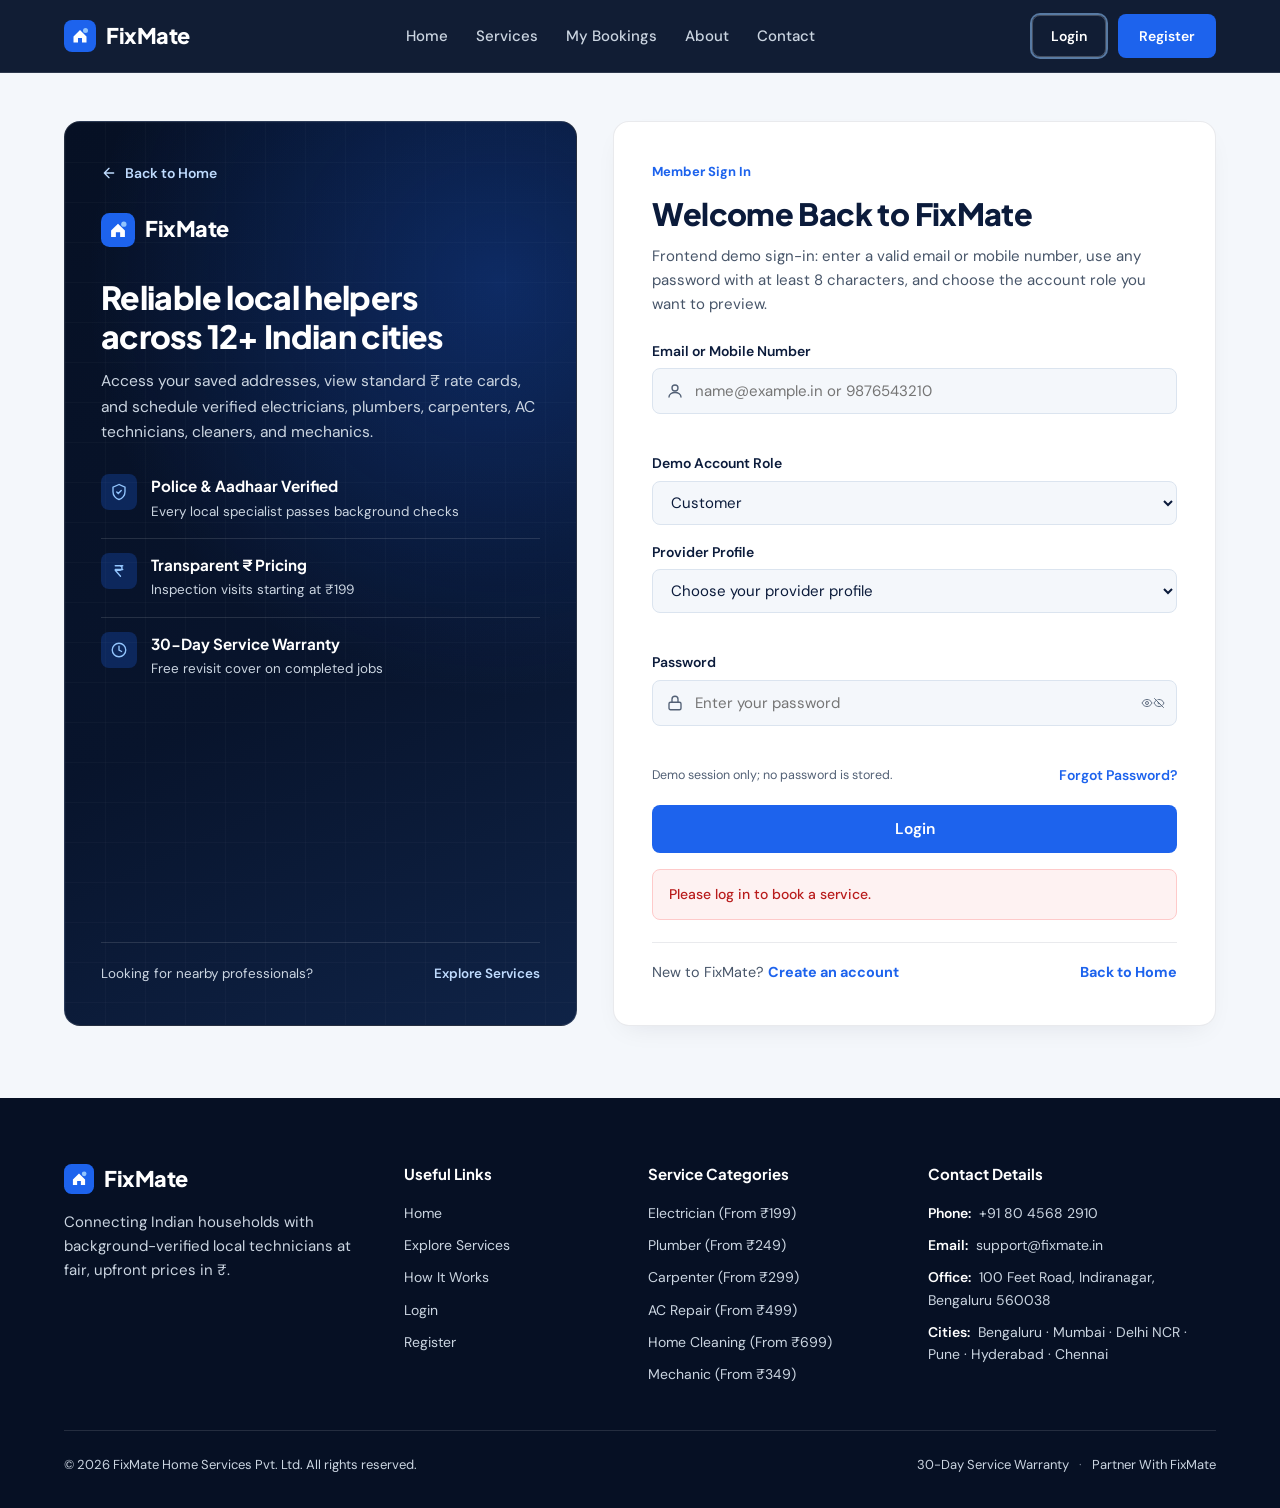
==== commit a6500908: "Updated website design and features" ====
--- a/fixmate-website/booking.html
+++ b/fixmate-website/booking.html
@@ -281,7 +281,7 @@
                       <input
                         type="text"
                         id="custFullName"
-                        placeholder="e.g., Arjun Mehta"
+                        placeholder="e.g., Your full name"
                         autocomplete="name"
                         required
                       />
@@ -443,8 +443,8 @@
               <p class="confirmation-ref-text" id="confirmRefId">Reference: FM-2026-000000</p>
               <h2 class="confirmation-heading">Booking Request Recorded</h2>
               <p class="confirmation-sub">
-                Your demonstration booking has been saved locally with status <strong>Pending</strong>.
-                Real technician dispatch and live payments will be connected via the backend.
+                Your booking request is saved locally with status <strong>Pending</strong>. No
+                payment is processed or recorded in this frontend demo.
               </p>
             </div>
 
@@ -460,16 +460,15 @@
         </div>
       </section>
 
-      <!-- My Bookings Demonstration Section -->
+      <!-- My Current Bookings -->
       <section class="my-bookings-section" id="my-bookings" aria-labelledby="myBookingsHeading">
         <div class="container">
           <div class="my-bookings-header">
             <div>
               <p class="section-eyebrow">My Bookings</p>
-              <h2 class="section-title" id="myBookingsHeading">Your Demonstration Booking Records</h2>
+              <h2 class="section-title" id="myBookingsHeading">My Current Bookings</h2>
               <p class="section-description">
-                Saved booking requests appear below with read-only demonstration status (Pending,
-                Confirmed, or Completed) ready for the upcoming Customer Dashboard.
+                Booking requests you create will appear here.
               </p>
             </div>
             <div class="confirmation-actions" style="justify-content: flex-start">
@@ -481,10 +480,9 @@
           <div class="bookings-records-grid" id="myBookingsList"></div>
 
           <div class="empty-services-state" id="emptyBookingsState" hidden>
-            <h3>No booking records saved yet</h3>
+            <h3>No current bookings yet</h3>
             <p>
-              Select a verified electrician, plumber, carpenter, AC technician, home cleaner, or
-              mechanic from Explore Services to create your first demonstration booking.
+              Confirm a booking request to see it listed here.
             </p>
             <a href="services.html" class="btn-primary">Browse Local Services</a>
           </div>
@@ -582,6 +580,7 @@
       </div>
     </footer>
 
+    <script type="module" src="js/auth-session.js"></script>
     <script type="module" src="js/booking.js"></script>
   </body>
 </html>
